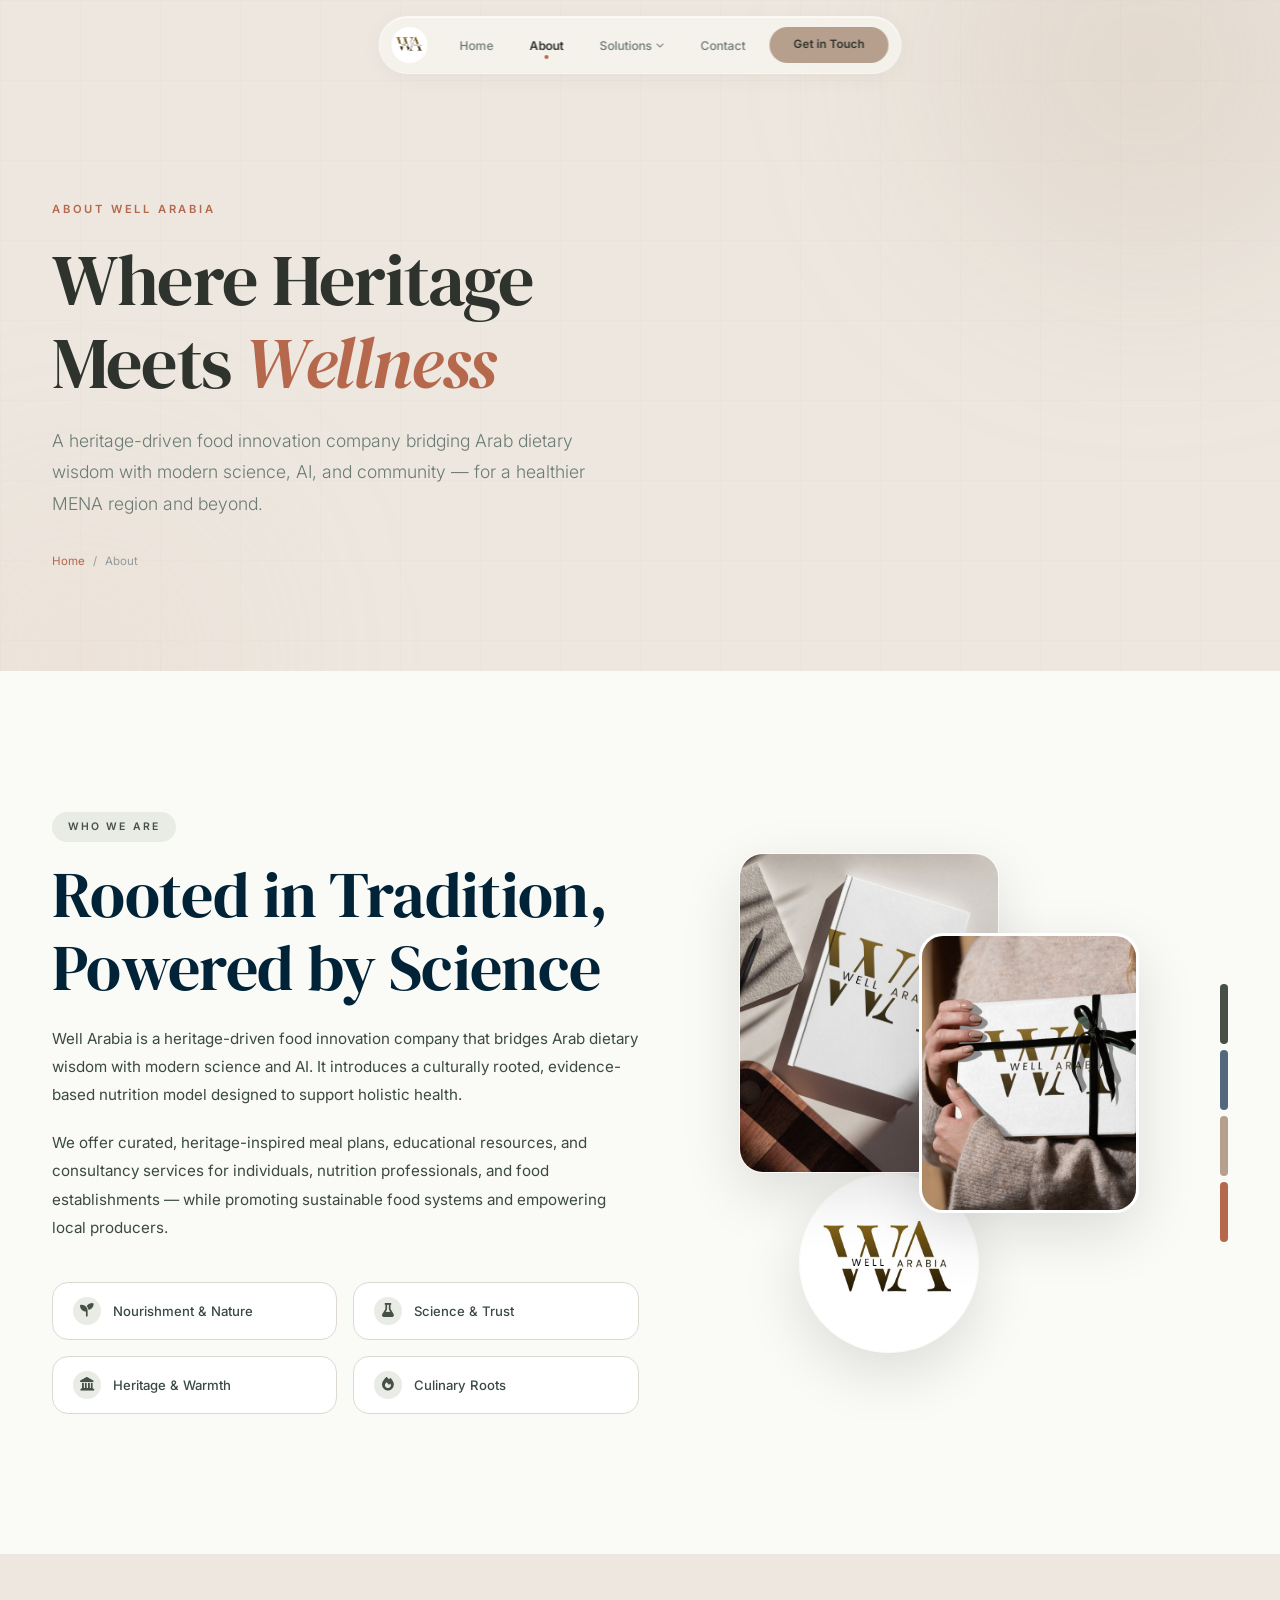
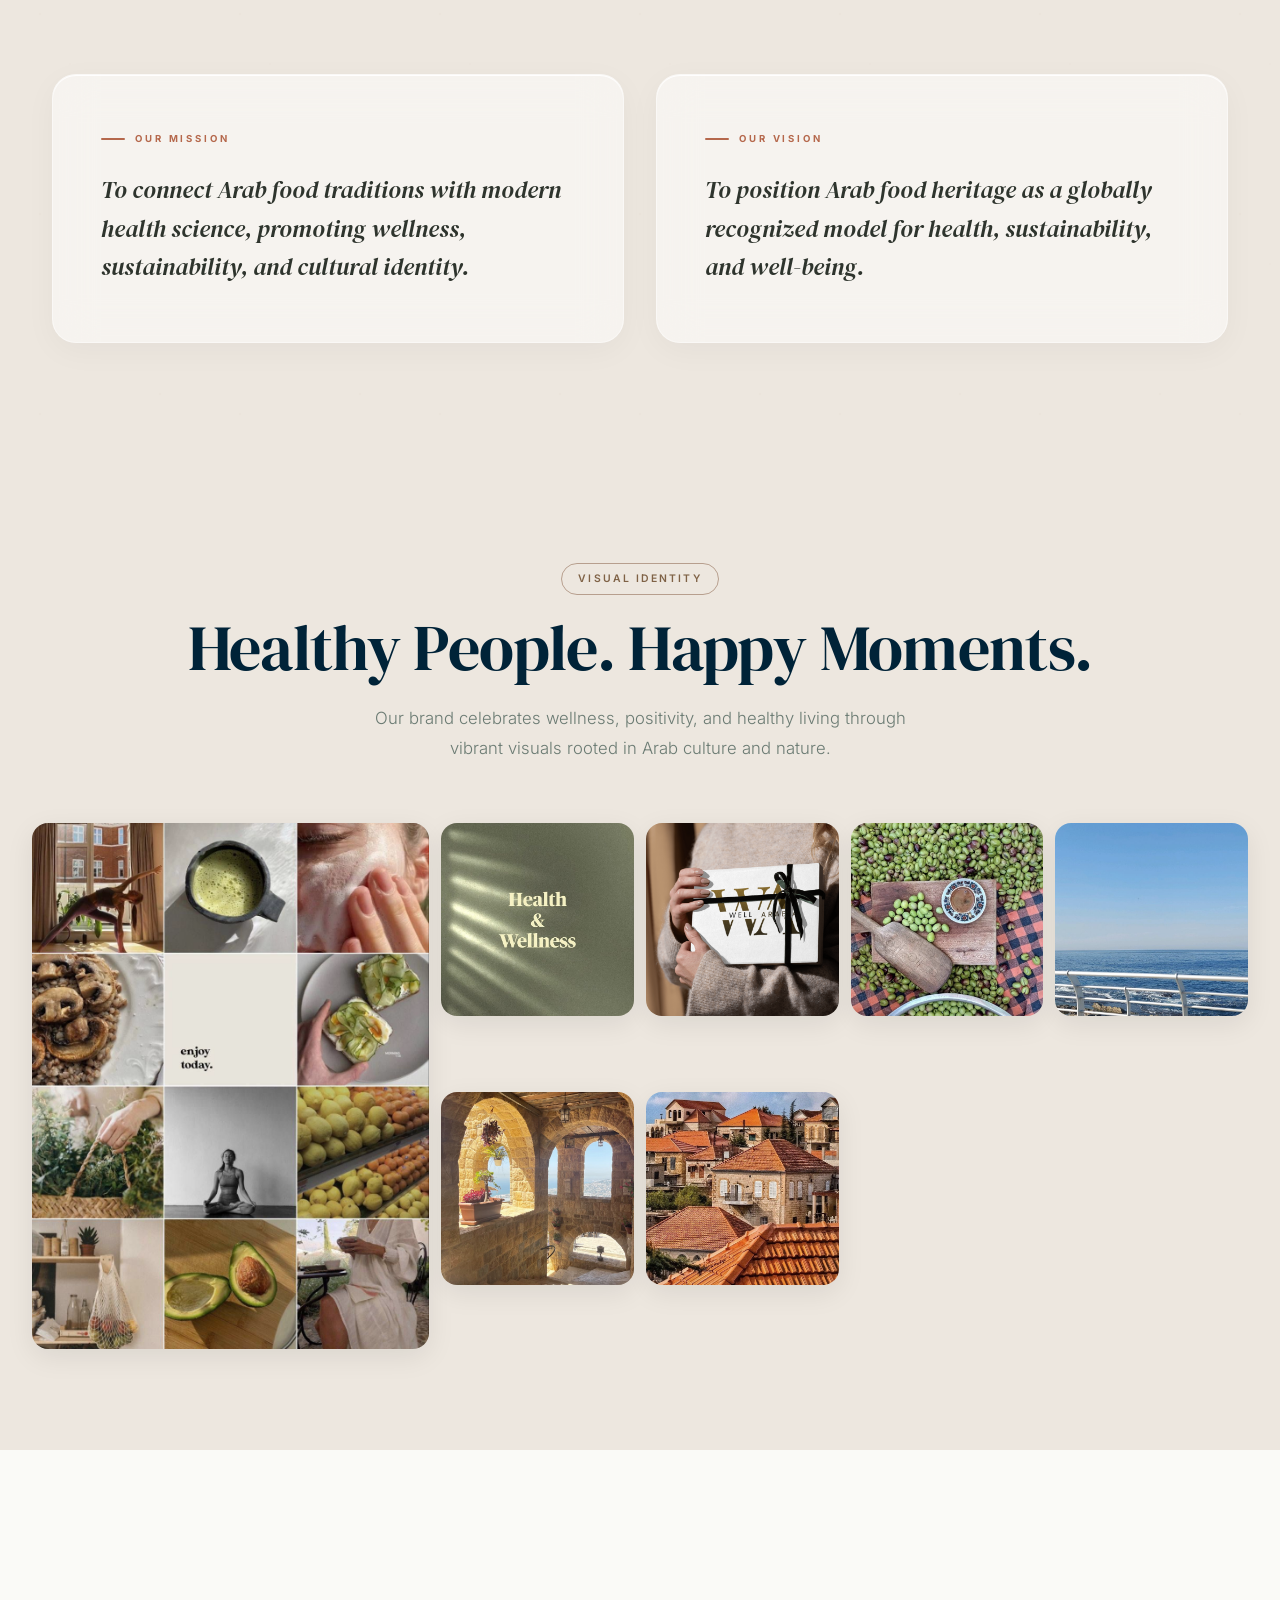
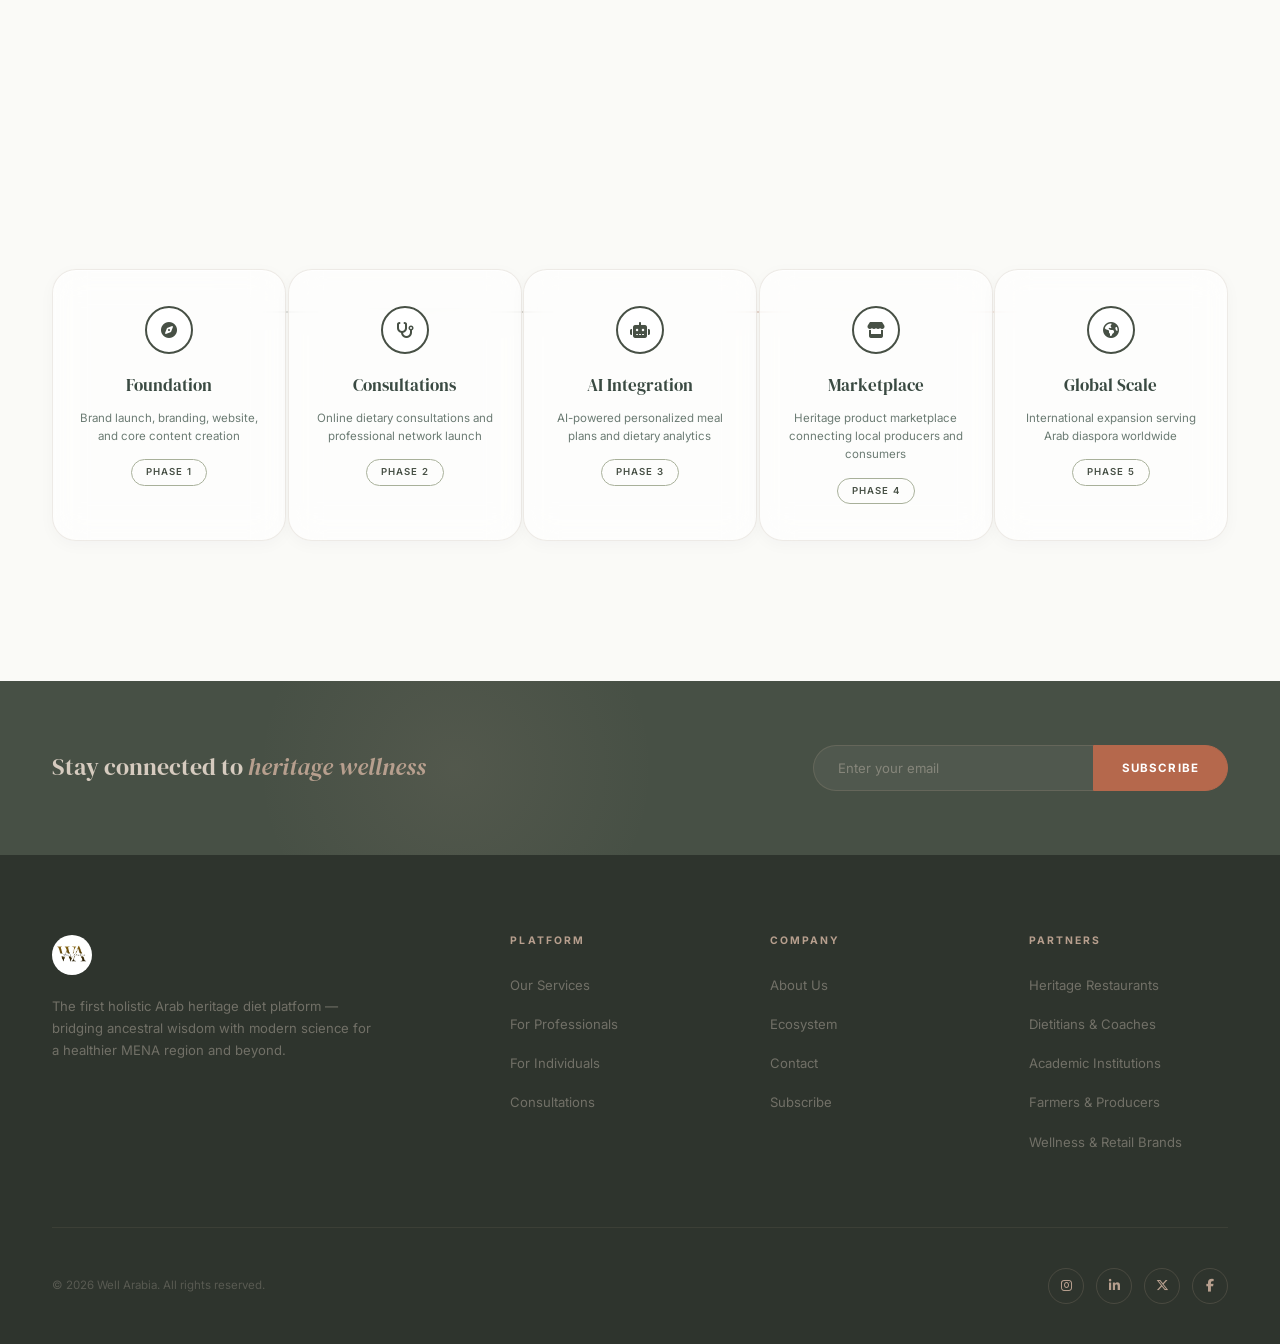
==== about.html @ b1269942 "Launch: rename to index.html, apply UI/UX enhancements, clean repo" ====
<!DOCTYPE html>
<html lang="en">
<head>
    <meta charset="UTF-8">
    <meta name="viewport" content="width=device-width, initial-scale=1.0">
    <meta name="description" content="Learn about Well Arabia — a heritage-driven food innovation company bridging Arab dietary wisdom with modern science.">
    <link rel="icon" type="image/jpeg" href="logo.jpeg">
    <title>About — Well Arabia</title>
    <link rel="preconnect" href="https://fonts.googleapis.com">
    <link rel="preconnect" href="https://fonts.gstatic.com" crossorigin>
    <link href="https://fonts.googleapis.com/css2?family=DM+Serif+Display:ital@0;1&family=Inter:wght@200;300;400;500;600;700&display=swap" rel="stylesheet">
    <link rel="stylesheet" href="https://cdnjs.cloudflare.com/ajax/libs/font-awesome/6.5.1/css/all.min.css">
    <link rel="stylesheet" href="css/style.css">
</head>
<body>

    <!-- Cursor Glow -->
    <div class="cursor-glow"></div>

    <!-- Loader -->
    <div class="loader" id="loader">
        <div class="loader__spinner"></div>
        <img src="logo.jpeg" alt="Loading" class="loader__logo">
    </div>

    <!-- Scroll Progress -->
    <div class="scroll-bar" id="scrollBar"></div>

    <!-- Navigation -->
    <nav class="nav" id="nav">
        <img src="logo.jpeg" alt="Well Arabia" class="nav__logo">
        <ul class="nav__links">
            <li><a href="index.html" class="nav__link">Home</a></li>
            <li><a href="about.html" class="nav__link" aria-current="page">About</a></li>
            <li class="nav__dropdown">
                <button class="nav__dropdown-toggle">Solutions <i class="fas fa-chevron-down"></i></button>
                <div class="nav__dropdown-panel">
                    <div class="nav__dropdown-grid">
                        <a href="services.html#professionals" class="nav__dropdown-card nav__dropdown-card--pro">
                            <div class="nav__dropdown-card-icon"><i class="fas fa-user-doctor"></i></div>
                            <div class="nav__dropdown-card-title">For Professionals</div>
                            <div class="nav__dropdown-card-desc">Certifications, AI tools, clinical resources &amp; a growing practitioner network.</div>
                            <span class="nav__dropdown-card-arrow">Explore <i class="fas fa-arrow-right"></i></span>
                        </a>
                        <a href="services.html#individuals" class="nav__dropdown-card nav__dropdown-card--ind">
                            <div class="nav__dropdown-card-icon"><i class="fas fa-heart-pulse"></i></div>
                            <div class="nav__dropdown-card-title">For Individuals</div>
                            <div class="nav__dropdown-card-desc">Personalized meal plans, heritage recipes, 1-on-1 coaching &amp; wellness tracking.</div>
                            <span class="nav__dropdown-card-arrow">Explore <i class="fas fa-arrow-right"></i></span>
                        </a>
                    </div>
                    <div class="nav__dropdown-footer">
                        <a href="services.html">View All Services <i class="fas fa-arrow-right" style="font-size:0.55rem"></i></a>
                    </div>
                </div>
            </li>
            <li><a href="contact.html" class="nav__link">Contact</a></li>
        </ul>
        <a href="contact.html" class="nav__cta">Get in Touch</a>
        <div class="nav__hamburger" id="hamburger">
            <span></span><span></span><span></span>
        </div>
    </nav>

    <!-- Mobile Menu -->
    <div class="mob-menu" id="mobMenu">
        <button class="mob-menu__close" id="closeMenu">&times;</button>
        <a href="index.html" onclick="closeMobile()">Home</a>
        <a href="about.html" onclick="closeMobile()">About</a>
        <div class="mob-menu__group">
            <div class="mob-menu__group-title" onclick="this.classList.toggle('open');this.nextElementSibling.classList.toggle('open')">Solutions <i class="fas fa-chevron-down"></i></div>
            <div class="mob-menu__sub">
                <a href="services.html#professionals" onclick="closeMobile()">For Professionals</a>
                <a href="services.html#individuals" onclick="closeMobile()">For Individuals</a>
                <a href="services.html" onclick="closeMobile()">All Services</a>
            </div>
        </div>
        <a href="contact.html" onclick="closeMobile()">Contact</a>
    </div>

    <!-- ═══════════ PAGE HERO ═══════════ -->
    <div class="page-hero">
        <div class="page-hero__bg"></div>
        <div class="page-hero__blob page-hero__blob--1"></div>
        <div class="page-hero__blob page-hero__blob--2"></div>
        <div class="container">
            <span class="page-hero__tag">About Well Arabia</span>
            <h1 class="page-hero__title">Where Heritage<br>Meets <span class="accent">Wellness</span></h1>
            <p class="page-hero__desc">A heritage-driven food innovation company bridging Arab dietary wisdom with modern science, AI, and community — for a healthier MENA region and beyond.</p>
            <div class="page-hero__breadcrumb">
                <a href="index.html">Home</a>
                <span>/</span>
                <span>About</span>
            </div>
        </div>
    </div>

    <!-- ═══════════ ABOUT SECTION ═══════════ -->
    <section class="about page-transition">
        <div class="container">
            <div class="about__grid">
                <div class="about__content reveal">
                    <span class="tag">Who We Are</span>
                    <h2 class="section-title">Rooted in Tradition,<br>Powered by Science</h2>
                    <p>Well Arabia is a heritage-driven food innovation company that bridges Arab dietary wisdom with modern science and AI. It introduces a culturally rooted, evidence-based nutrition model designed to support holistic health.</p>
                    <p>We offer curated, heritage-inspired meal plans, educational resources, and consultancy services for individuals, nutrition professionals, and food establishments — while promoting sustainable food systems and empowering local producers.</p>

                    <div class="about__values">
                        <div class="about__pill"><i class="fas fa-seedling"></i> Nourishment &amp; Nature</div>
                        <div class="about__pill"><i class="fas fa-flask"></i> Science &amp; Trust</div>
                        <div class="about__pill"><i class="fas fa-landmark"></i> Heritage &amp; Warmth</div>
                        <div class="about__pill"><i class="fas fa-fire"></i> Culinary Roots</div>
                    </div>
                </div>
                <div class="about__visual reveal reveal-d2">
                    <div class="about__image-stack">
                        <div class="about__img about__img--1">
                            <img src="images/page4_img5_1080x720.png" alt="Arab heritage cuisine">
                        </div>
                        <div class="about__img about__img--2">
                            <img src="images/page5_img3_1080x682.png" alt="Traditional food preparation">
                        </div>
                        <div class="about__img about__img--3">
                            <img src="logo.jpeg" alt="Well Arabia">
                        </div>
                        <div class="about__color-bar">
                            <div class="about__color-swatch" style="background: var(--cedar);"></div>
                            <div class="about__color-swatch" style="background: var(--med-blue);"></div>
                            <div class="about__color-swatch" style="background: var(--sand);"></div>
                            <div class="about__color-swatch" style="background: var(--terra);"></div>
                        </div>
                    </div>
                </div>
            </div>
        </div>
    </section>

    <!-- ═══════════ MISSION & VISION ═══════════ -->
    <div class="mission">
        <div class="mission__bg-pattern"></div>
        <div class="container">
            <div class="mission__grid">
                <div class="mission__card reveal tilt-card">
                    <div class="mission__card-tag">Our Mission</div>
                    <p class="mission__card-text">To connect Arab food traditions with modern health science, promoting wellness, sustainability, and cultural identity.</p>
                </div>
                <div class="mission__card reveal reveal-d2 tilt-card">
                    <div class="mission__card-tag">Our Vision</div>
                    <p class="mission__card-text">To position Arab food heritage as a globally recognized model for health, sustainability, and well-being.</p>
                </div>
            </div>
        </div>
    </div>

    <!-- ═══════════ HERITAGE GALLERY ═══════════ -->
    <div class="heritage-gallery">
        <div class="container">
            <div class="heritage-gallery__header reveal">
                <span class="tag--sand">Visual Identity</span>
                <h2 class="section-title">Healthy People. Happy Moments.</h2>
                <p class="section-desc" style="margin:0 auto;">Our brand celebrates wellness, positivity, and healthy living through vibrant visuals rooted in Arab culture and nature.</p>
            </div>
        </div>
        <div class="heritage-gallery__grid reveal">
            <div class="heritage-gallery__item">
                <img src="images/page11_img1_906x1200.png" alt="Active lifestyle wellness">
            </div>
            <div class="heritage-gallery__item">
                <img src="images/page12_img1_663x1105.png" alt="Heritage food">
            </div>
            <div class="heritage-gallery__item">
                <img src="images/page5_img3_1080x682.png" alt="Community wellness">
            </div>
            <div class="heritage-gallery__item">
                <img src="images/page7_img4_720x1280.png" alt="Cedar landscapes">
            </div>
            <div class="heritage-gallery__item">
                <img src="images/page8_img3_663x1178.png" alt="Mediterranean lifestyle">
            </div>
            <div class="heritage-gallery__item">
                <img src="images/page9_img3_720x960.png" alt="Stone villages heritage">
            </div>
            <div class="heritage-gallery__item">
                <img src="images/page10_img3_756x921.png" alt="Terracotta traditions">
            </div>
        </div>
    </div>

    <!-- ═══════════ ECOSYSTEM / ROADMAP ═══════════ -->
    <section class="ecosystem" id="ecosystem">
        <div class="container">
            <div class="ecosystem__header reveal">
                <span class="tag">The Ecosystem</span>
                <h2 class="section-title">Our Roadmap</h2>
                <p class="section-desc" style="margin:0 auto">A phased approach to building a comprehensive heritage wellness platform — from consulting to AI-driven personalization.</p>
            </div>

            <div class="eco-timeline stagger-children">
                <div class="eco-card reveal" style="--i:0">
                    <div class="eco-card__icon"><i class="fas fa-compass"></i></div>
                    <div class="eco-card__title">Foundation</div>
                    <div class="eco-card__desc">Brand launch, branding, website, and core content creation</div>
                    <span class="eco-card__phase">Phase 1</span>
                </div>
                <div class="eco-card reveal" style="--i:1">
                    <div class="eco-card__icon"><i class="fas fa-stethoscope"></i></div>
                    <div class="eco-card__title">Consultations</div>
                    <div class="eco-card__desc">Online dietary consultations and professional network launch</div>
                    <span class="eco-card__phase">Phase 2</span>
                </div>
                <div class="eco-card reveal" style="--i:2">
                    <div class="eco-card__icon"><i class="fas fa-robot"></i></div>
                    <div class="eco-card__title">AI Integration</div>
                    <div class="eco-card__desc">AI-powered personalized meal plans and dietary analytics</div>
                    <span class="eco-card__phase">Phase 3</span>
                </div>
                <div class="eco-card reveal" style="--i:3">
                    <div class="eco-card__icon"><i class="fas fa-store"></i></div>
                    <div class="eco-card__title">Marketplace</div>
                    <div class="eco-card__desc">Heritage product marketplace connecting local producers and consumers</div>
                    <span class="eco-card__phase">Phase 4</span>
                </div>
                <div class="eco-card reveal" style="--i:4">
                    <div class="eco-card__icon"><i class="fas fa-earth-americas"></i></div>
                    <div class="eco-card__title">Global Scale</div>
                    <div class="eco-card__desc">International expansion serving Arab diaspora worldwide</div>
                    <span class="eco-card__phase">Phase 5</span>
                </div>
            </div>
        </div>
    </section>

    <!-- ═══════════ NEWSLETTER ═══════════ -->
    <div class="newsletter" id="newsletter">
        <div class="newsletter__glow"></div>
        <div class="container">
            <div class="newsletter__inner">
                <div class="newsletter__text">Stay connected to <span>heritage wellness</span></div>
                <div class="newsletter__form">
                    <input type="email" class="newsletter__input" placeholder="Enter your email">
                    <button class="newsletter__submit">Subscribe</button>
                </div>
            </div>
        </div>
    </div>

    <!-- ═══════════ FOOTER ═══════════ -->
    <footer class="footer">
        <div class="container">
            <div class="footer__top">
                <div>
                    <img src="logo.jpeg" alt="Well Arabia" class="footer__logo">
                    <p class="footer__brand-desc">The first holistic Arab heritage diet platform — bridging ancestral wisdom with modern science for a healthier MENA region and beyond.</p>
                </div>
                <div>
                    <h4 class="footer__heading">Platform</h4>
                    <ul class="footer__links">
                        <li><a href="services.html">Our Services</a></li>
                        <li><a href="services.html#professionals">For Professionals</a></li>
                        <li><a href="services.html#individuals">For Individuals</a></li>
                        <li><a href="services.html#consultations">Consultations</a></li>
                    </ul>
                </div>
                <div>
                    <h4 class="footer__heading">Company</h4>
                    <ul class="footer__links">
                        <li><a href="about.html">About Us</a></li>
                        <li><a href="about.html#ecosystem">Ecosystem</a></li>
                        <li><a href="contact.html">Contact</a></li>
                        <li><a href="#newsletter">Subscribe</a></li>
                    </ul>
                </div>
                <div>
                    <h4 class="footer__heading">Partners</h4>
                    <ul class="footer__links">
                        <li><a href="contact.html">Heritage Restaurants</a></li>
                        <li><a href="contact.html">Dietitians &amp; Coaches</a></li>
                        <li><a href="contact.html">Academic Institutions</a></li>
                        <li><a href="contact.html">Farmers &amp; Producers</a></li>
                        <li><a href="contact.html">Wellness &amp; Retail Brands</a></li>
                    </ul>
                </div>
            </div>
            <div class="footer__bottom">
                <div class="footer__copy">&copy; 2026 Well Arabia. All rights reserved.</div>
                <div class="footer__social">
                    <a href="#" aria-label="Instagram"><i class="fab fa-instagram"></i></a>
                    <a href="#" aria-label="LinkedIn"><i class="fab fa-linkedin-in"></i></a>
                    <a href="#" aria-label="X"><i class="fab fa-x-twitter"></i></a>
                    <a href="#" aria-label="Facebook"><i class="fab fa-facebook-f"></i></a>
                </div>
            </div>
        </div>
    </footer>

    <!-- Back to Top -->
    <button class="to-top" id="toTop" aria-label="Back to top">
        <i class="fas fa-arrow-up"></i>
    </button>

    <script src="js/main.js"></script>
</body>
</html>
---- css/style.css ----
/* ═══════════════════════════════════════════════════════════════
   WELL ARABIA — SHARED STYLES
   Cedar Green · Mediterranean Blue · Stone Sand · Terracotta
   ═══════════════════════════════════════════════════════════════ */

/* ── RESET ── */
*, *::before, *::after { margin: 0; padding: 0; box-sizing: border-box; }

:root {
    /* Cedar Green */
    --cedar:          #475045;
    --cedar-deep:     #2E342D;
    --cedar-light:    #67724A;
    --cedar-pale:     #A8B09A;
    --cedar-whisper:  #E8ECE4;

    /* Mediterranean Blue */
    --med-blue:       #53687C;
    --med-blue-deep:  #3A4D5F;
    --med-blue-light: #7A96AD;
    --med-blue-pale:  #B8C8D6;
    --med-blue-whisper:#E4EBF1;

    /* Stone Sand */
    --sand:           #B79F8E;
    --sand-deep:      #7F6246;
    --sand-light:     #D6CBBF;
    --sand-pale:      #EDE7DF;
    --sand-whisper:   #F8F5F1;

    /* Terracotta */
    --terra:          #B5684C;
    --terra-deep:     #7F6246;
    --terra-light:    #D4896D;
    --terra-pale:     #E8C4B5;
    --terra-whisper:  #F7EBE5;

    /* Neutrals */
    --navy:           #002338;
    --bg-main:        #FAFAF7;
    --bg-warm:        #F5F0E6;
    --bg-dark:        #2E342D;
    --bg-card:        #FFFFFF;
    --white:          #FFFFFF;

    --text-dark:      #002338;
    --text-body:      #3A4A42;
    --text-mid:       #6B7B73;
    --text-light:     #909B99;
    --text-on-dark:   #E8ECE4;

    --border:         #DDD8D0;
    --border-light:   #EDE7DF;

    /* Typography */
    --font-display: 'DM Serif Display', Georgia, serif;
    --font-body:    'Inter', -apple-system, sans-serif;

    /* Animation */
    --ease-out:    cubic-bezier(0.16, 1, 0.3, 1);
    --ease-spring: cubic-bezier(0.34, 1.56, 0.64, 1);
    --ease-smooth: cubic-bezier(0.45, 0, 0.15, 1);

    /* Radius */
    --radius-sm: 8px;
    --radius-md: 16px;
    --radius-lg: 24px;
    --radius-xl: 40px;
}

html {
    scroll-behavior: smooth;
    font-size: 16px;
    overflow-x: hidden;
}

body {
    font-family: var(--font-body);
    font-weight: 400;
    color: var(--text-body);
    background: var(--bg-main);
    line-height: 1.7;
    overflow-x: hidden;
    -webkit-font-smoothing: antialiased;
}

::selection {
    background: var(--cedar-pale);
    color: var(--cedar-deep);
}

img { max-width: 100%; display: block; }
a { color: inherit; text-decoration: none; }

/* ── TYPOGRAPHY ── */
h1, h2, h3, h4, h5 {
    font-family: var(--font-display);
    font-weight: 400;
    color: var(--text-dark);
    line-height: 1.15;
}

.tag {
    font-family: var(--font-body);
    font-weight: 600;
    font-size: 0.65rem;
    letter-spacing: 0.2em;
    text-transform: uppercase;
    color: var(--cedar);
    display: inline-flex;
    align-items: center;
    gap: 10px;
    margin-bottom: 16px;
    background: var(--cedar-whisper);
    padding: 6px 16px;
    border-radius: 100px;
}

.tag--dark {
    background: rgba(103, 114, 74, 0.15);
    color: var(--cedar-light);
}

.tag--sand {
    font-family: var(--font-body);
    font-weight: 600;
    font-size: 0.65rem;
    letter-spacing: 0.2em;
    text-transform: uppercase;
    display: inline-flex;
    align-items: center;
    gap: 10px;
    margin-bottom: 16px;
    padding: 6px 16px;
    border-radius: 100px;
    background: var(--sand-pale);
    color: var(--sand-deep);
}

.section-title {
    font-size: clamp(2.4rem, 5vw, 4rem);
    margin-bottom: 20px;
    letter-spacing: -0.01em;
}

.section-desc {
    font-size: 1.05rem;
    font-weight: 300;
    color: var(--text-mid);
    max-width: 560px;
    line-height: 1.75;
}

.sub-heading {
    font-family: var(--font-display);
    font-size: 1.8rem;
    margin-bottom: 28px;
}

/* ── LAYOUT ── */
.container {
    max-width: 1240px;
    margin: 0 auto;
    padding: 0 32px;
}

section {
    padding: 140px 0;
    position: relative;
}

/* ── BUTTONS ── */
.btn {
    font-family: var(--font-body);
    font-size: 0.8rem;
    font-weight: 600;
    letter-spacing: 0.04em;
    padding: 14px 36px;
    border: none;
    cursor: pointer;
    transition: all 0.4s var(--ease-out);
    position: relative;
    overflow: hidden;
    border-radius: var(--radius-xl);
    display: inline-flex;
    align-items: center;
    gap: 8px;
}

.btn--primary {
    background: var(--cedar);
    color: var(--white);
}
.btn--primary:hover {
    background: var(--cedar-deep);
    transform: translateY(-3px);
    box-shadow: 0 16px 48px rgba(71, 80, 69, 0.3);
}

.btn--terra {
    background: var(--terra);
    color: var(--white);
}
.btn--terra:hover {
    background: var(--terra-deep);
    transform: translateY(-3px);
    box-shadow: 0 16px 48px rgba(181, 104, 76, 0.3);
}

.btn--outline {
    background: transparent;
    color: var(--cedar);
    border: 1.5px solid var(--cedar-pale);
}
.btn--outline:hover {
    border-color: var(--cedar);
    color: var(--white);
    background: var(--cedar);
    transform: translateY(-3px);
}

.btn--ghost {
    background: transparent;
    color: var(--cedar);
    border: 1.5px solid var(--cedar);
}
.btn--ghost:hover {
    background: var(--cedar);
    color: var(--white);
    transform: translateY(-3px);
    box-shadow: 0 12px 36px rgba(71, 80, 69, 0.2);
}

.btn--outline-light {
    background: transparent;
    color: var(--sand-light);
    border: 1.5px solid rgba(214, 203, 191, 0.4);
}
.btn--outline-light:hover {
    border-color: var(--sand);
    color: var(--white);
    background: rgba(183, 159, 142, 0.15);
    transform: translateY(-3px);
}

/* Magnetic button effect */
.btn-magnetic {
    transition: transform 0.3s var(--ease-out);
}

/* Ripple */
.btn::after {
    content: '';
    position: absolute;
    top: 50%;
    left: 50%;
    width: 0;
    height: 0;
    background: rgba(255,255,255,0.15);
    border-radius: 50%;
    transform: translate(-50%,-50%);
    transition: width 0.5s, height 0.5s;
}
.btn:active::after { width: 300px; height: 300px; }

/* ── PAGE LOADER ── */
.loader {
    position: fixed;
    inset: 0;
    background: var(--sand-pale);
    z-index: 9999;
    display: flex;
    flex-direction: column;
    align-items: center;
    justify-content: center;
    transition: opacity 0.8s var(--ease-smooth), visibility 0.8s;
}
.loader.done {
    opacity: 0;
    visibility: hidden;
    pointer-events: none;
}
.loader__logo {
    width: 72px;
    border-radius: 50%;
    opacity: 0;
    animation: loaderPop 0.6s 0.2s var(--ease-spring) forwards;
}
.loader__spinner {
    width: 72px;
    height: 72px;
    border: 2px solid rgba(71,80,69,0.15);
    border-top-color: var(--terra);
    border-radius: 50%;
    position: absolute;
    animation: spin 1s linear infinite;
}
@keyframes spin { to { transform: rotate(360deg); } }
@keyframes loaderPop { to { opacity: 1; transform: scale(1); } }

/* ── PAGE TRANSITION ── */
.page-transition {
    opacity: 0;
    transform: translateY(12px);
    animation: pageIn 0.6s 0.2s var(--ease-out) forwards;
}
@keyframes pageIn {
    to { opacity: 1; transform: translateY(0); }
}

/* ── SCROLL PROGRESS ── */
.scroll-bar {
    position: fixed;
    top: 0;
    left: 0;
    width: 0%;
    height: 3px;
    background: linear-gradient(90deg, var(--cedar), var(--terra), var(--sand));
    z-index: 1001;
    border-radius: 0 3px 3px 0;
}

/* ── CURSOR GLOW (micro-interaction) ── */
.cursor-glow {
    position: fixed;
    width: 420px;
    height: 420px;
    border-radius: 50%;
    background: radial-gradient(circle, rgba(181,104,76,0.07), rgba(71,80,69,0.03) 40%, transparent 70%);
    pointer-events: none;
    z-index: 0;
    transform: translate(-50%, -50%);
    transition: opacity 0.5s;
    opacity: 0;
    filter: blur(1px);
    mix-blend-mode: multiply;
}
body:hover .cursor-glow { opacity: 1; }

/* ═══════════════════════════════════════════
   NAVIGATION — Glassmorphism
═══════════════════════════════════════════ */
.nav {
    position: fixed;
    top: 16px;
    left: 50%;
    transform: translateX(-50%);
    z-index: 1000;
    padding: 10px 12px;
    border-radius: var(--radius-xl);
    display: flex;
    align-items: center;
    gap: 8px;
    background: rgba(248, 245, 241, 0.7);
    backdrop-filter: blur(32px) saturate(1.3);
    -webkit-backdrop-filter: blur(32px) saturate(1.3);
    border: 1px solid rgba(255, 255, 255, 0.4);
    transition: all 0.5s var(--ease-out);
    max-width: 95vw;
    box-shadow: 0 4px 24px rgba(0,0,0,0.04), inset 0 1px 0 rgba(255,255,255,0.7);
}

.nav.scrolled {
    background: rgba(248, 245, 241, 0.88);
    box-shadow: 0 8px 40px rgba(0,0,0,0.1), inset 0 1px 0 rgba(255,255,255,0.8);
    border-color: rgba(183, 159, 142, 0.18);
}

.nav__logo {
    height: 36px;
    border-radius: 50%;
    margin-right: 8px;
}

.nav__links {
    display: flex;
    align-items: center;
    gap: 4px;
    list-style: none;
}

.nav__link {
    font-size: 0.75rem;
    font-weight: 500;
    color: var(--text-mid);
    padding: 8px 16px;
    border-radius: var(--radius-xl);
    transition: all 0.3s var(--ease-out);
    cursor: pointer;
    white-space: nowrap;
    position: relative;
}
.nav__link:hover,
.nav__link.active {
    color: var(--cedar-deep);
    background: rgba(183, 159, 142, 0.2);
}

/* Active page indicator dot */
.nav__link[aria-current="page"]::after {
    content: '';
    position: absolute;
    bottom: 2px;
    left: 50%;
    transform: translateX(-50%);
    width: 4px;
    height: 4px;
    background: var(--terra);
    border-radius: 50%;
}
.nav__link[aria-current="page"] {
    color: var(--cedar-deep);
    font-weight: 600;
}

.nav__cta {
    font-family: var(--font-body);
    font-size: 0.72rem;
    font-weight: 600;
    color: var(--cedar-deep);
    background: var(--sand);
    padding: 8px 24px;
    border-radius: var(--radius-xl);
    border: none;
    cursor: pointer;
    transition: all 0.3s;
    white-space: nowrap;
}
.nav__cta:hover {
    background: var(--sand-light);
    transform: scale(1.05);
}

/* ── Nav Dropdown (Solutions) ── */
.nav__dropdown {
    position: relative;
}
.nav__dropdown-toggle {
    font-size: 0.75rem;
    font-weight: 500;
    color: var(--text-mid);
    padding: 8px 16px;
    border-radius: var(--radius-xl);
    transition: all 0.3s var(--ease-out);
    cursor: pointer;
    white-space: nowrap;
    position: relative;
    display: flex;
    align-items: center;
    gap: 5px;
    background: none;
    border: none;
    font-family: var(--font-body);
}
.nav__dropdown-toggle i {
    font-size: 0.5rem;
    transition: transform 0.3s var(--ease-out);
}
.nav__dropdown:hover .nav__dropdown-toggle i,
.nav__dropdown.open .nav__dropdown-toggle i {
    transform: rotate(180deg);
}
.nav__dropdown:hover .nav__dropdown-toggle,
.nav__dropdown.open .nav__dropdown-toggle {
    color: var(--cedar-deep);
    background: rgba(183, 159, 142, 0.2);
}
/* Active indicator when on services page */
.nav__dropdown-toggle[aria-current="page"]::after {
    content: '';
    position: absolute;
    bottom: 2px;
    left: 50%;
    transform: translateX(-50%);
    width: 4px;
    height: 4px;
    background: var(--terra);
    border-radius: 50%;
}
.nav__dropdown-toggle[aria-current="page"] {
    color: var(--cedar-deep);
    font-weight: 600;
}

/* Dropdown Panel */
.nav__dropdown-panel {
    position: absolute;
    top: calc(100% + 12px);
    left: 50%;
    transform: translateX(-50%) translateY(8px);
    width: 480px;
    background: var(--white);
    border: 1px solid var(--border-light);
    border-radius: var(--radius-lg);
    box-shadow: 0 24px 80px rgba(0,35,56,0.10), 0 4px 16px rgba(0,35,56,0.04);
    padding: 28px;
    opacity: 0;
    visibility: hidden;
    pointer-events: none;
    transition: all 0.35s var(--ease-out);
    z-index: 1002;
}
.nav__dropdown:hover .nav__dropdown-panel,
.nav__dropdown.open .nav__dropdown-panel {
    opacity: 1;
    visibility: visible;
    pointer-events: all;
    transform: translateX(-50%) translateY(0);
}
/* Arrow */
.nav__dropdown-panel::before {
    content: '';
    position: absolute;
    top: -6px;
    left: 50%;
    transform: translateX(-50%) rotate(45deg);
    width: 12px;
    height: 12px;
    background: var(--white);
    border-top: 1px solid var(--border-light);
    border-left: 1px solid var(--border-light);
}
/* Invisible bridge so hover doesn't break */
.nav__dropdown-panel::after {
    content: '';
    position: absolute;
    top: -14px;
    left: 0;
    right: 0;
    height: 14px;
}

.nav__dropdown-grid {
    display: grid;
    grid-template-columns: 1fr 1fr;
    gap: 12px;
}

.nav__dropdown-card {
    padding: 20px;
    border-radius: var(--radius-md);
    border: 1px solid var(--border-light);
    transition: all 0.35s var(--ease-out);
    display: block;
    position: relative;
    overflow: hidden;
}
.nav__dropdown-card::before {
    content: '';
    position: absolute;
    inset: 0;
    opacity: 0;
    transition: opacity 0.35s;
}
.nav__dropdown-card--pro::before {
    background: linear-gradient(135deg, var(--cedar-whisper), transparent 70%);
}
.nav__dropdown-card--ind::before {
    background: linear-gradient(135deg, var(--terra-whisper), transparent 70%);
}
.nav__dropdown-card:hover::before { opacity: 1; }
.nav__dropdown-card:hover {
    border-color: var(--cedar-pale);
    transform: translateY(-2px);
    box-shadow: 0 8px 24px rgba(71,80,69,0.06);
}
.nav__dropdown-card-icon {
    width: 40px;
    height: 40px;
    display: flex;
    align-items: center;
    justify-content: center;
    border-radius: 50%;
    margin-bottom: 12px;
    font-size: 0.9rem;
    position: relative;
    z-index: 1;
}
.nav__dropdown-card--pro .nav__dropdown-card-icon {
    background: var(--cedar-whisper);
    color: var(--cedar);
}
.nav__dropdown-card--ind .nav__dropdown-card-icon {
    background: var(--terra-whisper);
    color: var(--terra);
}
.nav__dropdown-card-title {
    font-family: var(--font-display);
    font-size: 1rem;
    color: var(--text-dark);
    margin-bottom: 6px;
    position: relative;
    z-index: 1;
}
.nav__dropdown-card-desc {
    font-size: 0.72rem;
    color: var(--text-mid);
    line-height: 1.6;
    position: relative;
    z-index: 1;
}
.nav__dropdown-card-arrow {
    display: inline-flex;
    align-items: center;
    gap: 4px;
    font-size: 0.65rem;
    font-weight: 600;
    color: var(--cedar);
    margin-top: 10px;
    position: relative;
    z-index: 1;
    transition: gap 0.3s;
}
.nav__dropdown-card--ind .nav__dropdown-card-arrow { color: var(--terra); }
.nav__dropdown-card:hover .nav__dropdown-card-arrow { gap: 8px; }

.nav__dropdown-footer {
    margin-top: 16px;
    padding-top: 16px;
    border-top: 1px solid var(--border-light);
    text-align: center;
}
.nav__dropdown-footer a {
    font-size: 0.7rem;
    font-weight: 600;
    color: var(--text-mid);
    transition: color 0.3s;
    display: inline-flex;
    align-items: center;
    gap: 6px;
}
.nav__dropdown-footer a:hover { color: var(--cedar); }

/* ── Mobile Menu - Solutions accordion ── */
.mob-menu__group-title {
    font-family: var(--font-display);
    font-size: 1.8rem;
    color: var(--cedar);
    cursor: pointer;
    display: flex;
    align-items: center;
    gap: 10px;
    transition: color 0.3s;
}
.mob-menu__group-title i {
    font-size: 0.7rem;
    transition: transform 0.3s var(--ease-out);
}
.mob-menu__group-title.open i { transform: rotate(180deg); }
.mob-menu__group-title:hover { color: var(--terra); }
.mob-menu__sub {
    display: flex;
    flex-direction: column;
    gap: 12px;
    max-height: 0;
    overflow: hidden;
    transition: max-height 0.4s var(--ease-out), opacity 0.3s;
    opacity: 0;
}
.mob-menu__sub.open { max-height: 200px; opacity: 1; }
.mob-menu__sub a {
    font-family: var(--font-body) !important;
    font-size: 0.95rem !important;
    color: var(--text-mid) !important;
    padding-left: 16px;
    border-left: 2px solid var(--border);
    transition: all 0.3s;
}
.mob-menu__sub a:hover {
    color: var(--terra) !important;
    border-left-color: var(--terra);
    transform: translateX(4px) !important;
}

.nav__hamburger {
    display: none;
    flex-direction: column;
    gap: 4px;
    cursor: pointer;
    padding: 8px;
    z-index: 1001;
}
.nav__hamburger span {
    width: 20px;
    height: 2px;
    background: var(--cedar);
    border-radius: 2px;
    transition: all 0.3s;
}

/* Mobile Menu */
.mob-menu {
    position: fixed;
    inset: 0;
    background: rgba(248, 245, 241, 0.97);
    backdrop-filter: blur(40px);
    z-index: 999;
    display: flex;
    flex-direction: column;
    align-items: center;
    justify-content: center;
    gap: 28px;
    opacity: 0;
    pointer-events: none;
    transition: opacity 0.4s;
}
.mob-menu.open { opacity: 1; pointer-events: all; }
.mob-menu a {
    font-family: var(--font-display);
    font-size: 1.8rem;
    color: var(--cedar);
    transition: color 0.3s, transform 0.3s;
}
.mob-menu a:hover { color: var(--terra); transform: translateX(8px); }
.mob-menu__close {
    position: absolute;
    top: 24px;
    right: 32px;
    font-size: 2rem;
    color: var(--cedar);
    cursor: pointer;
    background: none;
    border: none;
}

/* ═══════════════════════════════════════════
   PAGE HERO (reusable for inner pages)
═══════════════════════════════════════════ */
.page-hero {
    padding: 200px 0 100px;
    position: relative;
    overflow: hidden;
    background: var(--sand-pale);
}
.page-hero__bg {
    position: absolute;
    inset: 0;
    opacity: 0.06;
    background-image:
        linear-gradient(rgba(183,159,142,0.5) 1px, transparent 1px),
        linear-gradient(90deg, rgba(183,159,142,0.5) 1px, transparent 1px);
    background-size: 80px 80px;
    pointer-events: none;
}
.page-hero__blob {
    position: absolute;
    border-radius: 50%;
    filter: blur(100px);
    pointer-events: none;
}
.page-hero__blob--1 {
    width: 400px;
    height: 400px;
    background: rgba(183, 159, 142, 0.2);
    top: -20%;
    right: -5%;
}
.page-hero__blob--2 {
    width: 300px;
    height: 300px;
    background: rgba(232, 196, 181, 0.15);
    bottom: -20%;
    left: -5%;
}
.page-hero .container { position: relative; z-index: 1; }
.page-hero__tag {
    font-family: var(--font-body);
    font-size: 0.7rem;
    font-weight: 600;
    letter-spacing: 0.25em;
    text-transform: uppercase;
    color: var(--terra);
    margin-bottom: 20px;
    display: block;
}
.page-hero__title {
    font-size: clamp(2.8rem, 6vw, 4.5rem);
    color: var(--cedar-deep);
    margin-bottom: 20px;
    letter-spacing: -0.02em;
}
.page-hero__title .accent {
    color: var(--terra);
    font-style: italic;
}
.page-hero__desc {
    font-size: 1.1rem;
    font-weight: 300;
    color: var(--text-mid);
    max-width: 560px;
    line-height: 1.8;
}
.page-hero__breadcrumb {
    margin-top: 32px;
    font-size: 0.72rem;
    color: var(--text-light);
    display: flex;
    align-items: center;
    gap: 8px;
}
.page-hero__breadcrumb a {
    color: var(--terra);
    transition: color 0.3s;
}
.page-hero__breadcrumb a:hover { color: var(--cedar); }

/* ═══════════════════════════════════════════
   HOME HERO (full-screen)
═══════════════════════════════════════════ */
.hero {
    min-height: 100vh;
    display: flex;
    align-items: center;
    position: relative;
    overflow: hidden;
    background: var(--sand-pale);
}

.hero__bg-image {
    position: absolute;
    inset: 0;
    background: url('../images/page1_img1_1200x799.png') center/cover no-repeat;
    opacity: 0.12;
    filter: sepia(10%) saturate(70%);
}

.hero__gradient {
    position: absolute;
    inset: 0;
    background:
        radial-gradient(ellipse 80% 60% at 20% 80%, rgba(183,159,142,0.3) 0%, transparent 60%),
        radial-gradient(ellipse 60% 80% at 80% 20%, rgba(232,196,181,0.25) 0%, transparent 60%),
        radial-gradient(ellipse 50% 50% at 50% 50%, rgba(71,80,69,0.08) 0%, transparent 70%);
    animation: gradientShift 12s ease-in-out infinite alternate;
}

@keyframes gradientShift {
    0% { filter: hue-rotate(0deg); transform: scale(1); }
    50% { filter: hue-rotate(5deg); transform: scale(1.03); }
    100% { filter: hue-rotate(-3deg); transform: scale(1); }
}

.hero__blob {
    position: absolute;
    border-radius: 50%;
    filter: blur(80px);
    pointer-events: none;
    z-index: 0;
}
.hero__blob--1 {
    width: 600px;
    height: 600px;
    background: rgba(183, 159, 142, 0.25);
    top: -10%;
    right: -10%;
    animation: blobFloat 18s ease-in-out infinite;
}
.hero__blob--2 {
    width: 500px;
    height: 500px;
    background: rgba(232, 196, 181, 0.22);
    bottom: -15%;
    left: -5%;
    animation: blobFloat 22s 4s ease-in-out infinite reverse;
}
.hero__blob--3 {
    width: 320px;
    height: 320px;
    background: rgba(71, 80, 69, 0.1);
    top: 40%;
    left: 30%;
    animation: blobFloat 15s 2s ease-in-out infinite;
}

@keyframes blobFloat {
    0%, 100% { transform: translate(0, 0) scale(1); }
    33% { transform: translate(40px, -30px) scale(1.1); }
    66% { transform: translate(-20px, 20px) scale(0.95); }
}

.hero__grid-pattern {
    position: absolute;
    inset: 0;
    opacity: 0.03;
    background-image:
        linear-gradient(rgba(183,159,142,0.5) 1px, transparent 1px),
        linear-gradient(90deg, rgba(183,159,142,0.5) 1px, transparent 1px);
    background-size: 80px 80px;
    pointer-events: none;
}

.hero__content {
    position: relative;
    z-index: 2;
    padding: 40px 32px;
    max-width: 1240px;
    margin: 0 auto;
    width: 100%;
    display: grid;
    grid-template-columns: 1.1fr 0.9fr;
    align-items: center;
    gap: 80px;
    min-height: 100vh;
}

.hero__text {
    padding: 120px 0 80px;
}

.hero__logo-badge {
    width: 60px;
    height: 60px;
    border-radius: 50%;
    margin-bottom: 40px;
    opacity: 0;
    transform: scale(0.5);
    animation: popIn 0.6s 0.4s var(--ease-spring) forwards;
    border: 2px solid rgba(183,159,142,0.3);
    padding: 4px;
}

.hero__tagline {
    font-family: var(--font-body);
    font-size: 0.7rem;
    font-weight: 600;
    letter-spacing: 0.25em;
    text-transform: uppercase;
    color: var(--terra);
    margin-bottom: 24px;
    opacity: 0;
    animation: slideUp 0.8s 0.3s var(--ease-out) forwards;
}

.hero__title {
    font-size: clamp(3rem, 7vw, 5rem);
    font-weight: 400;
    color: var(--cedar-deep);
    line-height: 1.05;
    margin-bottom: 8px;
    letter-spacing: -0.02em;
}

.hero__title .line {
    display: block;
    opacity: 0;
    transform: translateY(60px);
    animation: slideUp 0.8s var(--ease-out) forwards;
}
.hero__title .line:nth-child(1) { animation-delay: 0.5s; }
.hero__title .line:nth-child(2) { animation-delay: 0.65s; }
.hero__title .line:nth-child(3) { animation-delay: 0.8s; }

.hero__title .accent {
    color: var(--terra);
    font-style: italic;
}

.hero__desc {
    font-size: 1.05rem;
    font-weight: 300;
    color: var(--text-mid);
    max-width: 480px;
    line-height: 1.8;
    margin: 28px 0 40px;
    opacity: 0;
    transform: translateY(30px);
    animation: slideUp 0.8s 1s var(--ease-out) forwards;
}

.hero__actions {
    display: flex;
    gap: 16px;
    flex-wrap: wrap;
    opacity: 0;
    transform: translateY(30px);
    animation: slideUp 0.8s 1.15s var(--ease-out) forwards;
}

.hero__visual {
    display: flex;
    align-items: center;
    justify-content: center;
    position: relative;
}

.hero__visual-mosaic {
    display: grid;
    grid-template-columns: 1fr 1fr;
    gap: 12px;
    width: 380px;
    opacity: 0;
    animation: fadeScale 1s 0.8s var(--ease-out) forwards;
}

.hero__mosaic-img {
    border-radius: var(--radius-md);
    overflow: hidden;
    aspect-ratio: 3/4;
    border: 1px solid rgba(255,255,255,0.4);
    box-shadow: 0 20px 48px rgba(0,0,0,0.12), 0 4px 16px rgba(0,35,56,0.06);
    background: rgba(255,255,255,0.3);
    backdrop-filter: blur(8px);
    -webkit-backdrop-filter: blur(8px);
    transition: transform 0.5s var(--ease-out), box-shadow 0.5s var(--ease-out);
}
.hero__mosaic-img:hover {
    transform: translateY(-8px) scale(1.02);
    box-shadow: 0 32px 64px rgba(0,0,0,0.16), 0 8px 24px rgba(181,104,76,0.08);
}
.hero__mosaic-img:nth-child(2) { margin-top: 30px; }
.hero__mosaic-img:nth-child(3) { margin-top: -30px; }
.hero__mosaic-img img {
    width: 100%;
    height: 100%;
    object-fit: cover;
    transition: transform 0.6s var(--ease-out);
}
.hero__mosaic-img:hover img {
    transform: scale(1.08);
}

.hero__scroll {
    position: absolute;
    bottom: 40px;
    left: 50%;
    transform: translateX(-50%);
    display: flex;
    flex-direction: column;
    align-items: center;
    gap: 10px;
    opacity: 0;
    animation: fadeIn 1s 1.8s forwards;
    z-index: 5;
}
.hero__scroll span {
    font-size: 0.65rem;
    letter-spacing: 0.2em;
    text-transform: uppercase;
    color: var(--text-light);
    opacity: 0.5;
}
.hero__scroll-dot {
    width: 6px;
    height: 6px;
    background: var(--terra);
    border-radius: 50%;
    animation: scrollBounce 2s infinite;
}

@keyframes scrollBounce {
    0%, 100% { transform: translateY(0); opacity: 0.4; }
    50% { transform: translateY(12px); opacity: 1; }
}

/* ═══════════════════════════════════════════
   STATS TICKER
═══════════════════════════════════════════ */
.stats {
    padding: 0;
    background: var(--white);
    border-bottom: 1px solid var(--border);
    position: relative;
}
.stats::before {
    content: '';
    position: absolute;
    inset: 0;
    background: linear-gradient(90deg, rgba(71,80,69,0.02), rgba(181,104,76,0.02), rgba(71,80,69,0.02));
    pointer-events: none;
}
.stats__inner {
    display: grid;
    grid-template-columns: repeat(3, 1fr);
    max-width: 1240px;
    margin: 0 auto;
}
.stats__item {
    padding: 56px 32px;
    text-align: center;
    position: relative;
    transition: all 0.4s var(--ease-out);
    cursor: default;
}
.stats__item:not(:last-child)::after {
    content: '';
    position: absolute;
    right: 0;
    top: 25%;
    height: 50%;
    width: 1px;
    background: var(--border);
}
.stats__item:hover {
    background: rgba(71,80,69,0.04);
}
.stats__num {
    font-family: var(--font-display);
    font-size: 4.5rem;
    color: var(--cedar);
    line-height: 1;
    margin-bottom: 10px;
    transition: all 0.4s var(--ease-spring);
    letter-spacing: -0.03em;
}
.stats__item:hover .stats__num {
    transform: scale(1.12);
    color: var(--terra);
}
.stats__label {
    font-size: 0.82rem;
    color: var(--text-mid);
    font-weight: 400;
}

/* ═══════════════════════════════════════════
   BENTO GRID — Home page overview
═══════════════════════════════════════════ */
.bento {
    padding: 140px 0;
    background: var(--bg-main);
    position: relative;
}
.bento::before {
    content: '';
    position: absolute;
    top: 0;
    left: 0;
    right: 0;
    bottom: 0;
    background:
        radial-gradient(ellipse 600px 400px at 15% 30%, rgba(71,80,69,0.04), transparent),
        radial-gradient(ellipse 500px 500px at 85% 70%, rgba(181,104,76,0.04), transparent);
    pointer-events: none;
}
.bento__header {
    text-align: center;
    margin-bottom: 64px;
    position: relative;
    z-index: 1;
}
.bento__grid {
    display: grid;
    grid-template-columns: repeat(12, 1fr);
    grid-auto-rows: minmax(200px, auto);
    gap: 20px;
    position: relative;
    z-index: 1;
}

.bento__card {
    background: rgba(255,255,255,0.7);
    backdrop-filter: blur(16px);
    -webkit-backdrop-filter: blur(16px);
    border: 1px solid rgba(221,216,208,0.6);
    border-radius: var(--radius-lg);
    padding: 44px 40px;
    transition: all 0.5s var(--ease-out);
    position: relative;
    overflow: hidden;
    display: flex;
    flex-direction: column;
    justify-content: flex-end;
    box-shadow: 0 4px 24px rgba(0,35,56,0.03), inset 0 1px 0 rgba(255,255,255,0.8);
}
.bento__card::after {
    content: '';
    position: absolute;
    top: 0;
    left: 0;
    right: 0;
    height: 1px;
    background: linear-gradient(90deg, transparent, rgba(255,255,255,0.9), transparent);
    pointer-events: none;
}
.bento__card:hover {
    border-color: var(--cedar-pale);
    transform: translateY(-8px) scale(1.01);
    box-shadow: 0 32px 80px rgba(71,80,69,0.12), 0 8px 24px rgba(0,35,56,0.04), inset 0 1px 0 rgba(255,255,255,0.9);
    backdrop-filter: blur(24px);
}

/* Card sizes */
.bento__card--wide     { grid-column: span 8; }
.bento__card--narrow   { grid-column: span 4; }
.bento__card--half     { grid-column: span 6; }
.bento__card--third    { grid-column: span 4; }
.bento__card--full     { grid-column: span 12; }

/* Glassmorphism card variant — enhanced */
.bento__card--glass {
    background: rgba(255,255,255,0.45);
    backdrop-filter: blur(24px) saturate(1.4);
    -webkit-backdrop-filter: blur(24px) saturate(1.4);
    border: 1px solid rgba(255,255,255,0.4);
    box-shadow: 0 8px 32px rgba(0,35,56,0.06), inset 0 1px 0 rgba(255,255,255,0.9), inset 0 -1px 0 rgba(0,0,0,0.02);
}
.bento__card--glass:hover {
    background: rgba(255,255,255,0.55);
    box-shadow: 0 24px 64px rgba(0,35,56,0.1), inset 0 1px 0 rgba(255,255,255,1);
}

/* Image card variant — Visual Storytelling */
.bento__card--image {
    padding: 0;
    overflow: hidden;
    min-height: 280px;
    backdrop-filter: none;
}
.bento__card--image::after { display: none; }
.bento__card--image img {
    width: 100%;
    height: 100%;
    object-fit: cover;
    transition: transform 0.7s var(--ease-out), filter 0.5s;
    filter: saturate(0.85) brightness(0.95);
}
.bento__card--image:hover img {
    transform: scale(1.1);
    filter: saturate(1.1) brightness(1);
}
.bento__card--image .bento__card-overlay {
    position: absolute;
    inset: 0;
    background: linear-gradient(to top, rgba(0,35,56,0.65) 0%, rgba(0,35,56,0.15) 40%, transparent 60%);
    display: flex;
    align-items: flex-end;
    padding: 36px;
    z-index: 2;
    transition: background 0.5s;
}
.bento__card--image:hover .bento__card-overlay {
    background: linear-gradient(to top, rgba(0,35,56,0.75) 0%, rgba(0,35,56,0.2) 40%, transparent 60%);
}
.bento__card--image .bento__card-overlay h3 {
    color: var(--white);
    font-size: 1.4rem;
    text-shadow: 0 2px 8px rgba(0,0,0,0.3);
    transform: translateY(4px);
    transition: transform 0.4s var(--ease-out);
}
.bento__card--image:hover .bento__card-overlay h3 {
    transform: translateY(0);
}

/* Dark variant — neo-brutalism high contrast */
.bento__card--dark {
    background: var(--cedar);
    border-color: var(--cedar);
    backdrop-filter: none;
    box-shadow: 8px 8px 0 var(--cedar-deep);
}
.bento__card--dark::after { display: none; }
.bento__card--dark .bento__card-title { color: var(--sand-light); }
.bento__card--dark .bento__card-desc { color: rgba(214,203,191,0.6); }
.bento__card--dark .bento__card-icon { color: var(--sand); background: rgba(183,159,142,0.15); border-color: rgba(183,159,142,0.25); }
.bento__card--dark:hover {
    background: var(--cedar-deep);
    box-shadow: 12px 12px 0 var(--navy);
    transform: translateY(-8px) translate(-2px, -2px);
}

/* Terra accent — neo-brutalism high contrast */
.bento__card--terra {
    background: var(--terra);
    border-color: var(--terra);
    backdrop-filter: none;
    box-shadow: 8px 8px 0 var(--terra-deep);
}
.bento__card--terra::after { background: linear-gradient(90deg, transparent, rgba(255,255,255,0.15), transparent); }
.bento__card--terra .bento__card-title { color: var(--white); }
.bento__card--terra .bento__card-desc { color: rgba(255,255,255,0.75); }
.bento__card--terra:hover {
    background: var(--terra-deep);
    box-shadow: 12px 12px 0 rgba(127,98,70,0.8);
    transform: translateY(-8px) translate(-2px, -2px);
}

.bento__card-icon {
    width: 56px;
    height: 56px;
    border: 1px solid var(--border);
    border-radius: 50%;
    display: flex;
    align-items: center;
    justify-content: center;
    color: var(--cedar);
    font-size: 1.15rem;
    margin-bottom: 24px;
    transition: all 0.5s var(--ease-spring);
    background: rgba(71,80,69,0.04);
    position: relative;
}
.bento__card-icon::after {
    content: '';
    position: absolute;
    inset: -4px;
    border-radius: 50%;
    border: 1px solid rgba(71,80,69,0.08);
    opacity: 0;
    transition: all 0.4s var(--ease-spring);
    transform: scale(0.8);
}
.bento__card:hover .bento__card-icon {
    transform: scale(1.12) rotate(-5deg);
    background: var(--cedar);
    color: var(--white);
    border-color: var(--cedar);
    box-shadow: 0 8px 24px rgba(71,80,69,0.15);
}
.bento__card:hover .bento__card-icon::after {
    opacity: 1;
    transform: scale(1);
}

.bento__card-title {
    font-family: var(--font-display);
    font-size: 1.35rem;
    color: var(--text-dark);
    margin-bottom: 10px;
}
.bento__card-desc {
    font-size: 0.85rem;
    color: var(--text-mid);
    line-height: 1.7;
}
.bento__card-link {
    display: inline-flex;
    align-items: center;
    gap: 8px;
    font-size: 0.75rem;
    font-weight: 600;
    color: var(--terra);
    margin-top: 16px;
    transition: gap 0.3s var(--ease-out);
}
.bento__card:hover .bento__card-link { gap: 14px; }

/* Bento number accents — NEO-BRUTALISM bold */
.bento__card-number {
    font-family: var(--font-display);
    font-size: 8rem;
    line-height: 0.8;
    color: rgba(71,80,69,0.06);
    position: absolute;
    top: 16px;
    right: 20px;
    pointer-events: none;
    transition: all 0.5s var(--ease-out);
    letter-spacing: -0.05em;
    text-shadow: 2px 2px 0 rgba(71,80,69,0.03);
}
.bento__card:hover .bento__card-number {
    color: rgba(181,104,76,0.12);
    transform: scale(1.08) translate(-4px, 4px);
    text-shadow: 4px 4px 0 rgba(181,104,76,0.04);
}

/* ═══════════════════════════════════════════
   ABOUT
═══════════════════════════════════════════ */
.about {
    background: var(--bg-main);
}
.about__grid {
    display: grid;
    grid-template-columns: 1.2fr 1fr;
    gap: 100px;
    align-items: center;
}
.about__content p {
    font-size: 0.95rem;
    line-height: 1.85;
    color: var(--text-body);
    margin-bottom: 20px;
}

.about__visual { position: relative; }
.about__image-stack {
    position: relative;
    height: 520px;
}
.about__img {
    position: absolute;
    border-radius: var(--radius-lg);
    overflow: hidden;
    transition: all 0.6s var(--ease-out);
    box-shadow: 0 20px 60px rgba(0,0,0,0.12);
    border: 1px solid rgba(255,255,255,0.3);
}
.about__img::after {
    content: '';
    position: absolute;
    inset: 0;
    background: linear-gradient(to top, rgba(0,35,56,0.2), transparent 50%);
    pointer-events: none;
    opacity: 0;
    transition: opacity 0.4s;
}
.about__img:hover::after { opacity: 1; }
.about__img img {
    width: 100%;
    height: 100%;
    object-fit: cover;
    transition: transform 0.6s var(--ease-out), filter 0.4s;
    filter: saturate(0.9);
}
.about__img:hover img {
    transform: scale(1.06);
    filter: saturate(1.1);
}
.about__img--1 {
    width: 260px;
    height: 320px;
    top: 0;
    left: 0;
    z-index: 3;
}
.about__img--2 {
    width: 220px;
    height: 280px;
    top: 80px;
    left: 180px;
    z-index: 4;
    border: 3px solid var(--white);
}
.about__img--3 {
    width: 180px;
    height: 180px;
    bottom: 20px;
    left: 60px;
    z-index: 2;
    border-radius: 50%;
}
.about__img--3 img { border-radius: 50%; }
.about__image-stack:hover .about__img--1 { transform: translate(-8px, -8px) rotate(-2deg); }
.about__image-stack:hover .about__img--2 { transform: translate(8px, -4px) rotate(1deg); }
.about__image-stack:hover .about__img--3 { transform: translate(0, 8px); }

.about__color-bar {
    position: absolute;
    right: 0;
    top: 50%;
    transform: translateY(-50%);
    display: flex;
    flex-direction: column;
    gap: 6px;
}
.about__color-swatch {
    width: 8px;
    height: 60px;
    border-radius: 4px;
}

.about__values {
    display: grid;
    grid-template-columns: 1fr 1fr;
    gap: 16px;
    margin-top: 40px;
}
.about__pill {
    display: flex;
    align-items: center;
    gap: 12px;
    padding: 14px 20px;
    background: var(--white);
    border: 1px solid var(--border);
    border-radius: var(--radius-md);
    font-size: 0.82rem;
    font-weight: 500;
    color: var(--text-body);
    transition: all 0.3s var(--ease-out);
}
.about__pill:hover {
    border-color: var(--cedar-light);
    background: var(--cedar-whisper);
    transform: translateX(4px);
}
.about__pill i {
    color: var(--cedar);
    font-size: 0.85rem;
    width: 28px;
    height: 28px;
    display: flex;
    align-items: center;
    justify-content: center;
    background: var(--cedar-whisper);
    border-radius: 50%;
    flex-shrink: 0;
}

/* ═══════════════════════════════════════════
   MISSION / VISION
═══════════════════════════════════════════ */
.mission {
    background: var(--sand-pale);
    padding: 120px 0;
    position: relative;
    overflow: hidden;
}
.mission__bg-pattern {
    position: absolute;
    inset: 0;
    opacity: 0.05;
    background:
        radial-gradient(circle 2px at 20% 30%, var(--sand) 0%, transparent 2px),
        radial-gradient(circle 2px at 50% 70%, var(--sand) 0%, transparent 2px),
        radial-gradient(circle 2px at 80% 20%, var(--sand) 0%, transparent 2px),
        radial-gradient(circle 1px at 35% 55%, var(--terra-light) 0%, transparent 1px),
        radial-gradient(circle 1px at 65% 85%, var(--terra-light) 0%, transparent 1px);
    background-size: 200px 200px;
}
.mission__grid {
    display: grid;
    grid-template-columns: 1fr 1fr;
    gap: 32px;
    position: relative;
}
.mission__card {
    padding: 56px 48px;
    background: rgba(255,255,255,0.5);
    border: 1px solid rgba(255,255,255,0.4);
    border-radius: var(--radius-lg);
    backdrop-filter: blur(20px);
    -webkit-backdrop-filter: blur(20px);
    transition: all 0.5s var(--ease-out);
    box-shadow: 0 8px 32px rgba(0,35,56,0.04), inset 0 1px 0 rgba(255,255,255,0.9);
}
.mission__card:hover {
    background: rgba(255,255,255,0.65);
    border-color: var(--terra-pale);
    transform: translateY(-8px) scale(1.01);
    box-shadow: 0 28px 64px rgba(0,35,56,0.08), inset 0 1px 0 rgba(255,255,255,1);
}
.mission__card-tag {
    font-size: 0.6rem;
    font-weight: 700;
    letter-spacing: 0.3em;
    text-transform: uppercase;
    color: var(--terra);
    margin-bottom: 24px;
    display: flex;
    align-items: center;
    gap: 10px;
}
.mission__card-tag::before {
    content: '';
    width: 24px;
    height: 2px;
    background: var(--terra);
    border-radius: 2px;
}
.mission__card-text {
    font-family: var(--font-display);
    font-size: 1.5rem;
    font-style: italic;
    color: var(--cedar-deep);
    line-height: 1.6;
}

/* ═══════════════════════════════════════════
   SERVICES
═══════════════════════════════════════════ */
.services {
    background: var(--white);
}
.services__header {
    text-align: center;
    margin-bottom: 80px;
}
.services__header .section-desc { margin: 0 auto; }

.services__pillars {
    display: grid;
    grid-template-columns: repeat(4, 1fr);
    gap: 24px;
    margin-bottom: 100px;
}
.pillar {
    padding: 44px 32px;
    text-align: center;
    border: 1px solid rgba(221,216,208,0.5);
    border-radius: var(--radius-lg);
    transition: all 0.5s var(--ease-out);
    background: rgba(255,255,255,0.6);
    backdrop-filter: blur(16px);
    -webkit-backdrop-filter: blur(16px);
    position: relative;
    overflow: hidden;
    box-shadow: 0 4px 20px rgba(0,35,56,0.03), inset 0 1px 0 rgba(255,255,255,0.8);
}
.pillar::before {
    content: '';
    position: absolute;
    inset: 0;
    background: linear-gradient(135deg, var(--cedar-whisper), transparent);
    opacity: 0;
    transition: opacity 0.5s;
}
.pillar:hover::before { opacity: 1; }
.pillar:hover {
    border-color: var(--cedar);
    transform: translateY(-12px) scale(1.02);
    box-shadow: 0 32px 80px rgba(71,80,69,0.12), 0 8px 24px rgba(0,35,56,0.04);
    backdrop-filter: blur(24px);
}
.pillar__icon {
    width: 56px;
    height: 56px;
    margin: 0 auto 20px;
    display: flex;
    align-items: center;
    justify-content: center;
    background: var(--cedar-whisper);
    border-radius: 50%;
    color: var(--cedar);
    font-size: 1.2rem;
    transition: all 0.4s var(--ease-spring);
    position: relative;
    z-index: 1;
}
.pillar:hover .pillar__icon {
    background: var(--cedar);
    color: var(--white);
    transform: scale(1.15) rotate(-5deg);
}
.pillar__title {
    font-family: var(--font-display);
    font-size: 1.25rem;
    margin-bottom: 10px;
    color: var(--text-dark);
    position: relative;
    z-index: 1;
}
.pillar__desc {
    font-size: 0.82rem;
    color: var(--text-mid);
    line-height: 1.7;
    position: relative;
    z-index: 1;
}

/* 7 Pillars Grid */
.pillars-section { margin-bottom: 100px; }
.pillars-section__header { margin-bottom: 40px; }
.pillars-grid {
    display: grid;
    grid-template-columns: repeat(3, 1fr);
    gap: 20px;
}
.pillar-card {
    display: flex;
    align-items: flex-start;
    gap: 18px;
    padding: 28px;
    background: rgba(255,255,255,0.5);
    backdrop-filter: blur(12px);
    -webkit-backdrop-filter: blur(12px);
    border: 1px solid rgba(221,216,208,0.4);
    border-radius: var(--radius-md);
    transition: all 0.4s var(--ease-out);
    box-shadow: 0 2px 12px rgba(0,0,0,0.02);
}
.pillar-card:hover {
    border-color: var(--cedar);
    transform: translateY(-6px);
    box-shadow: 0 20px 52px rgba(71,80,69,0.08), inset 0 1px 0 rgba(255,255,255,0.9);
    background: rgba(255,255,255,0.7);
}
.pillar-card__icon {
    width: 44px;
    height: 44px;
    background: var(--cedar-whisper);
    border-radius: 50%;
    display: flex;
    align-items: center;
    justify-content: center;
    flex-shrink: 0;
    color: var(--cedar);
    font-size: 0.9rem;
    transition: all 0.3s;
}
.pillar-card:hover .pillar-card__icon {
    background: var(--cedar);
    color: var(--white);
}
.pillar-card__name {
    font-family: var(--font-display);
    font-size: 1.05rem;
    color: var(--text-dark);
    margin-bottom: 4px;
}
.pillar-card__desc {
    font-size: 0.78rem;
    color: var(--text-mid);
    line-height: 1.6;
}

/* Image Gallery Row */
.gallery-row {
    display: grid;
    grid-template-columns: repeat(4, 1fr);
    gap: 16px;
    margin: 80px 0;
}
.gallery-row__img {
    border-radius: var(--radius-md);
    overflow: hidden;
    aspect-ratio: 3/4;
    position: relative;
    box-shadow: 0 8px 32px rgba(0,0,0,0.08);
    transition: transform 0.5s var(--ease-out), box-shadow 0.5s;
}
.gallery-row__img:hover {
    transform: translateY(-8px) scale(1.02);
    box-shadow: 0 24px 56px rgba(0,0,0,0.14);
}
.gallery-row__img img {
    width: 100%;
    height: 100%;
    object-fit: cover;
    transition: transform 0.7s var(--ease-out), filter 0.5s;
    filter: saturate(0.85);
}
.gallery-row__img:hover img {
    transform: scale(1.1);
    filter: saturate(1.1);
}
.gallery-row__img::after {
    content: '';
    position: absolute;
    inset: 0;
    background: linear-gradient(to top, rgba(0,35,56,0.4), transparent 50%);
    pointer-events: none;
    transition: background 0.4s;
}
.gallery-row__img:hover::after {
    background: linear-gradient(to top, rgba(0,35,56,0.5), transparent 60%);
}

/* What Makes It Different */
.difference {
    display: grid;
    grid-template-columns: 1fr 1fr;
    gap: 80px;
    align-items: center;
    padding-top: 80px;
    border-top: 1px solid var(--border);
}
.difference__list {
    list-style: none;
}
.difference__list li {
    padding: 18px 0;
    border-bottom: 1px solid var(--border-light);
    display: flex;
    align-items: flex-start;
    gap: 16px;
    font-size: 0.92rem;
    transition: all 0.3s var(--ease-out);
}
.difference__list li:hover { transform: translateX(8px); }
.difference__list li:last-child { border-bottom: none; }
.difference__list .check {
    color: var(--cedar);
    font-weight: 700;
    flex-shrink: 0;
}
.difference__quote {
    padding: 48px;
    background: var(--sand-pale);
    border-radius: var(--radius-lg);
    position: relative;
    overflow: hidden;
}
.difference__quote::before {
    content: '\201C';
    font-family: var(--font-display);
    font-size: 10rem;
    color: rgba(181,104,76,0.12);
    position: absolute;
    top: -20px;
    left: 20px;
    line-height: 1;
}
.difference__quote p {
    font-family: var(--font-display);
    font-size: 1.35rem;
    font-style: italic;
    color: var(--cedar-deep);
    line-height: 1.65;
    position: relative;
    z-index: 1;
}
.difference__quote cite {
    display: block;
    margin-top: 24px;
    font-style: normal;
    font-family: var(--font-body);
    font-size: 0.72rem;
    font-weight: 600;
    letter-spacing: 0.12em;
    text-transform: uppercase;
    color: var(--terra);
}

/* ═══════════════════════════════════════════
   PROFESSIONALS
═══════════════════════════════════════════ */
.professionals {
    background: var(--bg-main);
}
.professionals__header {
    text-align: center;
    margin-bottom: 80px;
}
.professionals__header .section-desc { margin: 0 auto; }
.professionals__grid {
    display: grid;
    grid-template-columns: 1fr 1fr;
    gap: 80px;
    align-items: start;
}
.pro-benefits { list-style: none; }
.pro-benefits li {
    padding: 14px 0;
    font-size: 0.88rem;
    display: flex;
    align-items: flex-start;
    gap: 14px;
    border-bottom: 1px solid var(--border-light);
}
.pro-benefits li:last-child { border-bottom: none; }
.pro-benefits li i {
    color: var(--cedar);
    font-size: 0.55rem;
    flex-shrink: 0;
    margin-top: 7px;
    width: 18px;
    height: 18px;
    display: flex;
    align-items: center;
    justify-content: center;
    background: var(--cedar-whisper);
    border-radius: 50%;
}

.tiers {
    display: grid;
    grid-template-columns: repeat(3, 1fr);
    gap: 16px;
    margin-top: 48px;
}
.tier {
    padding: 32px 24px;
    border: 1px solid var(--border);
    text-align: center;
    transition: all 0.4s var(--ease-out);
    background: var(--white);
    border-radius: var(--radius-md);
}
.tier:hover {
    border-color: var(--terra);
    transform: translateY(-6px);
    box-shadow: 0 20px 50px rgba(181,104,76,0.08);
}
.tier__icon {
    font-size: 1.3rem;
    color: var(--terra);
    margin-bottom: 16px;
}
.tier__name {
    font-family: var(--font-display);
    font-size: 1.15rem;
    margin-bottom: 8px;
}
.tier__desc {
    font-size: 0.75rem;
    color: var(--text-mid);
    line-height: 1.6;
}

.webinar-strip {
    margin-top: 56px;
    padding: 36px 40px;
    background: var(--sand-pale);
    border-radius: var(--radius-lg);
    display: flex;
    align-items: center;
    justify-content: space-between;
    gap: 24px;
    flex-wrap: wrap;
}
.webinar-strip__text {
    font-family: var(--font-display);
    font-size: 1.25rem;
    color: var(--cedar-deep);
}
.webinar-strip__text span {
    display: block;
    font-family: var(--font-body);
    font-size: 0.78rem;
    font-weight: 300;
    color: var(--text-mid);
    margin-top: 4px;
}

/* ═══════════════════════════════════════════
   INDIVIDUALS
═══════════════════════════════════════════ */
.individuals {
    background: var(--white);
}
.individuals__header {
    text-align: center;
    margin-bottom: 80px;
}
.individuals__header .section-desc { margin: 0 auto; }
.individuals__grid {
    display: grid;
    grid-template-columns: 1fr 1fr;
    gap: 80px;
    align-items: start;
}
.ind-gains { list-style: none; }
.ind-gains li {
    padding: 14px 0;
    font-size: 0.88rem;
    display: flex;
    align-items: flex-start;
    gap: 14px;
    border-bottom: 1px solid var(--border-light);
}
.ind-gains li:last-child { border-bottom: none; }
.ind-gains li i {
    color: var(--cedar);
    font-size: 0.55rem;
    flex-shrink: 0;
    margin-top: 7px;
    width: 18px;
    height: 18px;
    display: flex;
    align-items: center;
    justify-content: center;
    background: var(--cedar-whisper);
    border-radius: 50%;
}

.steps { counter-reset: step; }
.step {
    display: flex;
    align-items: flex-start;
    gap: 20px;
    padding: 24px 0;
    border-bottom: 1px solid var(--border-light);
}
.step:last-child { border-bottom: none; }
.step__num {
    font-family: var(--font-display);
    font-size: 2rem;
    color: var(--terra);
    line-height: 1;
    flex-shrink: 0;
    width: 40px;
}
.step__title {
    font-family: var(--font-display);
    font-size: 1.1rem;
    margin-bottom: 4px;
}
.step__desc {
    font-size: 0.82rem;
    color: var(--text-mid);
    line-height: 1.7;
}

.ind-actions {
    display: flex;
    gap: 16px;
    margin-top: 48px;
    flex-wrap: wrap;
}

/* ═══════════════════════════════════════════
   HERITAGE GALLERY
═══════════════════════════════════════════ */
.heritage-gallery {
    padding: 100px 0;
    background: var(--sand-pale);
    overflow: hidden;
}
.heritage-gallery__header {
    text-align: center;
    margin-bottom: 60px;
}
.heritage-gallery__grid {
    display: grid;
    grid-template-columns: repeat(6, 1fr);
    gap: 12px;
    max-width: 1440px;
    margin: 0 auto;
    padding: 0 32px;
}
.heritage-gallery__item {
    border-radius: var(--radius-md);
    overflow: hidden;
    aspect-ratio: 1;
    position: relative;
    box-shadow: 0 8px 28px rgba(0,0,0,0.08);
    transition: transform 0.5s var(--ease-out), box-shadow 0.5s;
}
.heritage-gallery__item:hover {
    transform: translateY(-6px) scale(1.02);
    box-shadow: 0 24px 56px rgba(0,0,0,0.14);
    z-index: 2;
}
.heritage-gallery__item:nth-child(1) {
    grid-column: span 2;
    grid-row: span 2;
    aspect-ratio: auto;
}
.heritage-gallery__item img {
    width: 100%;
    height: 100%;
    object-fit: cover;
    transition: transform 0.7s var(--ease-out), filter 0.5s;
    filter: saturate(0.85);
}
.heritage-gallery__item:hover img {
    transform: scale(1.1);
    filter: saturate(1.1);
}
.heritage-gallery__item::after {
    content: '';
    position: absolute;
    inset: 0;
    background: linear-gradient(to top, rgba(0,35,56,0.3), transparent 50%);
    pointer-events: none;
    opacity: 0;
    transition: opacity 0.4s;
}
.heritage-gallery__item:hover::after {
    opacity: 1;
}

/* ═══════════════════════════════════════════
   CONSULTATIONS TEASER
═══════════════════════════════════════════ */
.consult-teaser {
    padding: 80px 0;
    background: linear-gradient(135deg, var(--cedar-whisper), var(--sand-whisper));
    text-align: center;
}
.consult-teaser__badge {
    display: inline-block;
    font-size: 0.6rem;
    font-weight: 700;
    letter-spacing: 0.2em;
    text-transform: uppercase;
    color: var(--terra);
    border: 2px solid var(--terra-light);
    padding: 6px 20px;
    border-radius: var(--radius-xl);
    margin-bottom: 24px;
}
.consult-teaser h3 {
    font-size: clamp(1.6rem, 3vw, 2.4rem);
    margin-bottom: 16px;
}
.consult-teaser p {
    font-size: 0.92rem;
    color: var(--text-mid);
    max-width: 560px;
    margin: 0 auto 32px;
    line-height: 1.8;
}

/* ═══════════════════════════════════════════
   ECOSYSTEM TIMELINE
═══════════════════════════════════════════ */
.ecosystem {
    background: var(--bg-main);
    overflow: hidden;
}
.ecosystem__header {
    text-align: center;
    margin-bottom: 80px;
}
.ecosystem__header .section-desc { margin: 0 auto; }

.eco-timeline {
    display: grid;
    grid-template-columns: repeat(5, 1fr);
    gap: 2px;
    position: relative;
}
.eco-timeline::before {
    content: '';
    position: absolute;
    top: 42px;
    left: 10%;
    right: 10%;
    height: 2px;
    background: linear-gradient(90deg, transparent, var(--cedar), var(--sand), var(--terra), transparent);
    opacity: 0.3;
    z-index: 0;
    border-radius: 2px;
}
.eco-card {
    padding: 36px 24px;
    text-align: center;
    background: rgba(255,255,255,0.65);
    backdrop-filter: blur(16px);
    -webkit-backdrop-filter: blur(16px);
    border: 1px solid rgba(221,216,208,0.5);
    border-radius: var(--radius-lg);
    transition: all 0.5s var(--ease-out);
    position: relative;
    z-index: 1;
    box-shadow: 0 4px 16px rgba(0,35,56,0.03), inset 0 1px 0 rgba(255,255,255,0.8);
}
.eco-card:hover {
    border-color: var(--terra);
    transform: translateY(-10px) scale(1.03);
    box-shadow: 0 28px 64px rgba(181,104,76,0.12), 0 8px 24px rgba(0,35,56,0.04);
    background: rgba(255,255,255,0.8);
}
.eco-card:hover .eco-card__title,
.eco-card:hover .eco-card__desc { color: var(--cedar-deep); }
.eco-card:hover .eco-card__icon {
    background: var(--terra);
    color: var(--white);
    border-color: var(--terra);
}
.eco-card__icon {
    width: 48px;
    height: 48px;
    border: 2px solid var(--cedar);
    display: flex;
    align-items: center;
    justify-content: center;
    margin: 0 auto 18px;
    font-size: 1rem;
    color: var(--cedar);
    border-radius: 50%;
    background: var(--white);
    transition: all 0.4s;
    position: relative;
    z-index: 2;
}
.eco-card__title {
    font-family: var(--font-display);
    font-size: 1.05rem;
    margin-bottom: 8px;
    transition: color 0.4s;
}
.eco-card__desc {
    font-size: 0.72rem;
    color: var(--text-mid);
    line-height: 1.6;
    transition: color 0.4s;
}
.eco-card__phase {
    display: inline-block;
    margin-top: 14px;
    font-size: 0.6rem;
    font-weight: 600;
    letter-spacing: 0.12em;
    text-transform: uppercase;
    color: var(--cedar);
    border: 1px solid var(--cedar-pale);
    padding: 4px 14px;
    border-radius: var(--radius-xl);
    transition: all 0.3s;
}
.eco-card:hover .eco-card__phase {
    background: var(--terra);
    color: var(--white);
    border-color: var(--terra);
}

/* ═══════════════════════════════════════════
   PARTNER CTA
═══════════════════════════════════════════ */
.partner {
    background: linear-gradient(180deg, var(--cedar) 0%, var(--cedar-deep) 50%, var(--cedar) 100%);
    padding: 140px 0;
    text-align: center;
    position: relative;
    overflow: hidden;
}
.partner::after {
    content: '';
    position: absolute;
    inset: 0;
    opacity: 0.02;
    background-image:
        linear-gradient(rgba(183,159,142,0.5) 1px, transparent 1px),
        linear-gradient(90deg, rgba(183,159,142,0.5) 1px, transparent 1px);
    background-size: 80px 80px;
    pointer-events: none;
}
.partner__glow {
    position: absolute;
    width: 700px;
    height: 700px;
    border-radius: 50%;
    background: radial-gradient(circle, rgba(183,159,142,0.18), transparent 60%);
    top: 50%;
    left: 50%;
    transform: translate(-50%,-50%);
    pointer-events: none;
    animation: float 12s ease-in-out infinite;
}
.partner__content {
    position: relative;
    z-index: 1;
}
.partner .section-title { color: var(--sand-light); }
.partner .section-desc {
    color: rgba(214,203,191,0.5);
    margin: 0 auto 56px;
}
.partner__types {
    display: flex;
    justify-content: center;
    gap: 40px;
    margin-bottom: 48px;
    flex-wrap: wrap;
}
.ptype {
    text-align: center;
    transition: all 0.3s;
    cursor: default;
}
.ptype:hover { transform: translateY(-6px); }
.ptype__icon {
    width: 52px;
    height: 52px;
    border: 1px solid rgba(183,159,142,0.2);
    display: flex;
    align-items: center;
    justify-content: center;
    margin: 0 auto 10px;
    color: var(--sand);
    font-size: 1rem;
    border-radius: 50%;
    transition: all 0.4s;
}
.ptype:hover .ptype__icon {
    background: var(--terra);
    color: var(--white);
    border-color: var(--terra);
    box-shadow: 0 8px 32px rgba(181,104,76,0.3);
}
.ptype__label {
    font-size: 0.68rem;
    color: var(--sand-light);
    opacity: 0.6;
    transition: opacity 0.3s;
}
.ptype:hover .ptype__label { opacity: 1; }

/* ═══════════════════════════════════════════
   CONTACT
═══════════════════════════════════════════ */
.contact {
    background: var(--bg-main);
    padding: 120px 0;
}
.contact__grid {
    display: grid;
    grid-template-columns: 1fr 1fr;
    gap: 80px;
}
.contact__info h3 {
    font-size: 2.2rem;
    margin-bottom: 16px;
}
.contact__info p {
    font-size: 0.92rem;
    color: var(--text-mid);
    line-height: 1.8;
    margin-bottom: 32px;
}
.contact__detail {
    display: flex;
    align-items: center;
    gap: 16px;
    padding: 14px 0;
    border-bottom: 1px solid var(--border-light);
    font-size: 0.88rem;
}
.contact__detail i {
    color: var(--cedar);
    width: 32px;
    height: 32px;
    display: flex;
    align-items: center;
    justify-content: center;
    background: var(--cedar-whisper);
    border-radius: 50%;
    font-size: 0.75rem;
}

.contact__form {
    display: flex;
    flex-direction: column;
    gap: 16px;
}
.field { position: relative; }
.field input,
.field textarea,
.field select {
    width: 100%;
    padding: 16px 20px;
    font-family: var(--font-body);
    font-size: 0.85rem;
    border: 1px solid var(--border);
    background: var(--white);
    color: var(--text-body);
    outline: none;
    transition: all 0.3s;
    border-radius: var(--radius-sm);
}
.field input:focus,
.field textarea:focus,
.field select:focus {
    border-color: var(--cedar);
    box-shadow: 0 0 0 3px rgba(71,80,69,0.08);
}
.field textarea { min-height: 120px; resize: vertical; }
.field label {
    position: absolute;
    top: -8px;
    left: 14px;
    font-size: 0.65rem;
    font-weight: 600;
    letter-spacing: 0.08em;
    text-transform: uppercase;
    color: var(--text-light);
    background: var(--bg-main);
    padding: 0 6px;
    transition: color 0.3s;
}
.field:focus-within label { color: var(--cedar); }
.form-error { border-color: #e74c3c !important; box-shadow: 0 0 0 3px rgba(231,76,60,0.08) !important; }
.form-success { border-color: var(--cedar) !important; box-shadow: 0 0 0 3px rgba(71,80,69,0.12) !important; }
.btn--sent { background: var(--cedar-deep) !important; pointer-events: none; }

/* ═══════════════════════════════════════════
   NEWSLETTER
═══════════════════════════════════════════ */
.newsletter {
    padding: 64px 0;
    background: var(--cedar);
    position: relative;
    overflow: hidden;
}
.newsletter__glow {
    position: absolute;
    width: 400px;
    height: 400px;
    border-radius: 50%;
    background: radial-gradient(circle, rgba(183,159,142,0.1), transparent 70%);
    top: 50%;
    left: 20%;
    transform: translateY(-50%);
    pointer-events: none;
}
.newsletter__inner {
    display: flex;
    align-items: center;
    justify-content: space-between;
    gap: 40px;
    flex-wrap: wrap;
    position: relative;
    z-index: 1;
}
.newsletter__text {
    font-family: var(--font-display);
    font-size: 1.5rem;
    color: var(--sand-light);
}
.newsletter__text span {
    color: var(--sand);
    font-style: italic;
}
.newsletter__form { display: flex; gap: 0; }
.newsletter__input {
    padding: 14px 24px;
    font-family: var(--font-body);
    font-size: 0.82rem;
    border: 1px solid rgba(183,159,142,0.2);
    border-right: none;
    background: rgba(255,255,255,0.05);
    color: var(--white);
    width: 280px;
    outline: none;
    border-radius: var(--radius-xl) 0 0 var(--radius-xl);
    transition: all 0.3s;
}
.newsletter__input::placeholder { color: rgba(214,203,191,0.4); }
.newsletter__input:focus {
    border-color: var(--sand);
    background: rgba(255,255,255,0.08);
}
.newsletter__submit {
    padding: 14px 28px;
    font-family: var(--font-body);
    font-size: 0.72rem;
    font-weight: 700;
    letter-spacing: 0.1em;
    text-transform: uppercase;
    background: var(--terra);
    color: var(--white);
    border: 1px solid var(--terra);
    cursor: pointer;
    border-radius: 0 var(--radius-xl) var(--radius-xl) 0;
    transition: all 0.3s;
}
.newsletter__submit:hover {
    background: var(--terra-light);
}

/* ═══════════════════════════════════════════
   FOOTER
═══════════════════════════════════════════ */
.footer {
    background: var(--bg-dark);
    padding: 80px 0 40px;
}
.footer__top {
    display: grid;
    grid-template-columns: 2fr 1fr 1fr 1fr;
    gap: 60px;
    padding-bottom: 60px;
    border-bottom: 1px solid rgba(183,159,142,0.1);
}
.footer__logo {
    height: 40px;
    border-radius: 50%;
}
.footer__brand-desc {
    font-size: 0.82rem;
    color: rgba(214,203,191,0.4);
    line-height: 1.7;
    margin-top: 20px;
    max-width: 320px;
}
.footer__heading {
    font-family: var(--font-body);
    font-size: 0.65rem;
    font-weight: 700;
    letter-spacing: 0.2em;
    text-transform: uppercase;
    color: var(--sand);
    margin-bottom: 24px;
}
.footer__links { list-style: none; }
.footer__links li { margin-bottom: 12px; }
.footer__links a {
    font-size: 0.82rem;
    color: rgba(214,203,191,0.4);
    transition: color 0.3s;
}
.footer__links a:hover { color: var(--sand-light); }

.footer__bottom {
    display: flex;
    justify-content: space-between;
    align-items: center;
    padding-top: 40px;
    flex-wrap: wrap;
    gap: 20px;
}
.footer__copy {
    font-size: 0.72rem;
    color: rgba(214,203,191,0.25);
}
.footer__social {
    display: flex;
    gap: 12px;
}
.footer__social a {
    width: 36px;
    height: 36px;
    border: 1px solid rgba(183,159,142,0.2);
    display: flex;
    align-items: center;
    justify-content: center;
    color: var(--sand);
    font-size: 0.8rem;
    border-radius: 50%;
    transition: all 0.3s;
}
.footer__social a:hover {
    background: var(--terra);
    border-color: var(--terra);
    color: var(--white);
    transform: translateY(-3px);
}

/* ═══════════════════════════════════════════
   BACK TO TOP
═══════════════════════════════════════════ */
.to-top {
    position: fixed;
    bottom: 32px;
    right: 32px;
    width: 48px;
    height: 48px;
    background: var(--cedar);
    border: none;
    color: var(--white);
    font-size: 0.9rem;
    display: flex;
    align-items: center;
    justify-content: center;
    cursor: pointer;
    z-index: 998;
    opacity: 0;
    visibility: hidden;
    transform: translateY(20px);
    transition: all 0.4s var(--ease-out);
    border-radius: 50%;
    box-shadow: 0 8px 24px rgba(71,80,69,0.3);
}
.to-top.visible {
    opacity: 1;
    visibility: visible;
    transform: translateY(0);
}
.to-top:hover {
    background: var(--terra);
    transform: translateY(-4px);
    box-shadow: 0 12px 36px rgba(181,104,76,0.4);
}

/* ═══════════════════════════════════════════
   ANIMATIONS
═══════════════════════════════════════════ */
@keyframes slideUp {
    to { opacity: 1; transform: translateY(0); }
}
@keyframes fadeIn {
    to { opacity: 1; }
}
@keyframes popIn {
    to { opacity: 1; transform: scale(1); }
}
@keyframes fadeScale {
    from { opacity: 0; transform: scale(0.8); }
    to { opacity: 1; transform: scale(1); }
}
@keyframes shimmer {
    0% { background-position: -200% 0; }
    100% { background-position: 200% 0; }
}
@keyframes float {
    0%, 100% { transform: translateY(0); }
    50% { transform: translateY(-12px); }
}
@keyframes pulseGlow {
    0%, 100% { box-shadow: 0 0 0 0 rgba(181,104,76,0.2); }
    50% { box-shadow: 0 0 0 20px rgba(181,104,76,0); }
}

/* ═══ REVEAL ANIMATIONS — Micro-interactions ═══ */
.reveal {
    opacity: 0;
    transform: translateY(60px);
    transition: all 0.8s var(--ease-out);
    will-change: opacity, transform;
}
.reveal.visible {
    opacity: 1;
    transform: translateY(0);
}
.reveal--left {
    opacity: 0;
    transform: translateX(-60px);
    transition: all 0.8s var(--ease-out);
}
.reveal--left.visible {
    opacity: 1;
    transform: translateX(0);
}
.reveal--right {
    opacity: 0;
    transform: translateX(60px);
    transition: all 0.8s var(--ease-out);
}
.reveal--right.visible {
    opacity: 1;
    transform: translateX(0);
}
.reveal--scale {
    opacity: 0;
    transform: scale(0.85);
    transition: all 0.7s var(--ease-spring);
}
.reveal--scale.visible {
    opacity: 1;
    transform: scale(1);
}
.reveal-d1 { transition-delay: 0.1s; }
.reveal-d2 { transition-delay: 0.2s; }
.reveal-d3 { transition-delay: 0.3s; }
.reveal-d4 { transition-delay: 0.4s; }
.reveal-d5 { transition-delay: 0.5s; }
.reveal-d6 { transition-delay: 0.6s; }

.stagger-children .reveal {
    transition-delay: calc(var(--i, 0) * 0.12s);
}

/* Card tilt micro-interaction */
.tilt-card {
    transition: transform 0.35s var(--ease-out), box-shadow 0.35s var(--ease-out);
    transform-style: preserve-3d;
    perspective: 800px;
}
.tilt-card:hover {
    box-shadow: 0 20px 60px rgba(0,35,56,0.08);
}

/* ═══════════════════════════════════════════
   SCROLLBAR
═══════════════════════════════════════════ */
::-webkit-scrollbar { width: 8px; }
::-webkit-scrollbar-track { background: var(--bg-main); }
::-webkit-scrollbar-thumb { background: var(--sand); border-radius: 4px; }
::-webkit-scrollbar-thumb:hover { background: var(--cedar); }

*:focus-visible {
    outline: 2px solid var(--cedar);
    outline-offset: 3px;
}

/* ═══════════════════════════════════════════
   RESPONSIVE
═══════════════════════════════════════════ */
@media (max-width: 1024px) {
    .hero__content { grid-template-columns: 1fr; gap: 40px; }
    .hero__visual { display: none; }
    .hero__text { padding: 160px 0 120px; text-align: center; }
    .hero__desc { margin: 28px auto 40px; }
    .hero__actions { justify-content: center; }
    .hero__logo-badge { margin: 0 auto 40px; }
    .hero__tagline { text-align: center; }

    .bento__grid { grid-template-columns: repeat(6, 1fr); }
    .bento__card--wide { grid-column: span 6; }
    .bento__card--narrow { grid-column: span 6; }
    .bento__card--half { grid-column: span 6; }
    .bento__card--third { grid-column: span 3; }

    .services__pillars { grid-template-columns: repeat(2, 1fr); }
    .eco-timeline { grid-template-columns: repeat(3, 1fr); }
    .eco-timeline::before { display: none; }
    .footer__top { grid-template-columns: 1fr 1fr; gap: 40px; }
    .gallery-row { grid-template-columns: repeat(2, 1fr); }
}

@media (max-width: 768px) {
    section { padding: 100px 0; }
    .container { padding: 0 20px; }

    .nav__links { display: none; }
    .nav__cta { display: none; }
    .nav__hamburger { display: flex; }
    .nav { padding: 8px 16px; }

    .page-hero { padding: 160px 0 80px; }

    .bento__grid { grid-template-columns: 1fr; }
    .bento__card--wide,
    .bento__card--narrow,
    .bento__card--half,
    .bento__card--third,
    .bento__card--full { grid-column: span 1; }

    .about__grid { grid-template-columns: 1fr; gap: 48px; }
    .about__image-stack { height: 380px; }
    .about__img--2 { left: 120px; }
    .about__values { grid-template-columns: 1fr; }

    .mission__grid { grid-template-columns: 1fr; }

    .services__pillars { grid-template-columns: 1fr; }
    .pillars-grid { grid-template-columns: 1fr; }
    .difference { grid-template-columns: 1fr; gap: 48px; }
    .gallery-row { grid-template-columns: 1fr 1fr; }

    .professionals__grid { grid-template-columns: 1fr; gap: 48px; }
    .tiers { grid-template-columns: 1fr; }
    .webinar-strip { flex-direction: column; text-align: center; }

    .individuals__grid { grid-template-columns: 1fr; gap: 48px; }

    .eco-timeline { grid-template-columns: 1fr 1fr; }

    .heritage-gallery__grid { grid-template-columns: repeat(2, 1fr); }
    .heritage-gallery__item:nth-child(1) { grid-column: span 2; }

    .contact__grid { grid-template-columns: 1fr; gap: 48px; }

    .newsletter__inner { flex-direction: column; text-align: center; }
    .newsletter__input { width: 100%; border-radius: var(--radius-xl); border-right: 1px solid rgba(183,159,142,0.2); }
    .newsletter__form { flex-direction: column; width: 100%; }
    .newsletter__submit { border-radius: var(--radius-xl); }

    .footer__top { grid-template-columns: 1fr; gap: 32px; }
    .partner__types { gap: 20px; }

    .stats__inner { grid-template-columns: 1fr; }
    .stats__item:not(:last-child)::after { display: none; }
    .stats__item { border-bottom: 1px solid var(--border); }

    .to-top { bottom: 20px; right: 20px; width: 42px; height: 42px; }

    .srv-pillars { grid-template-columns: 1fr !important; }
    .pillars7__grid { grid-template-columns: 1fr !important; }
    .pro-bento { grid-template-columns: 1fr !important; }
    .tier-grid { grid-template-columns: 1fr !important; }
    .ind-gains-grid { grid-template-columns: 1fr !important; }
    .steps__grid { grid-template-columns: 1fr !important; }
    .difference__grid { grid-template-columns: 1fr !important; }
    .consult-teaser__inner { grid-template-columns: 1fr !important; text-align: center; }
}

/* ═══════════════════════════════════════════
   MULTI-PAGE COMPONENT ADDITIONS
═══════════════════════════════════════════ */

/* ── Tag Variants ── */
.tag--sand {
    display: inline-block;
    font-family: var(--font-body);
    font-weight: 600;
    font-size: 0.65rem;
    letter-spacing: 0.2em;
    text-transform: uppercase;
    color: var(--sand-deep);
    border: 1.5px solid var(--sand);
    padding: 6px 16px;
    border-radius: var(--radius-xl);
}

/* ── Service Pillars (services.html) ── */
.srv-pillars {
    display: grid;
    grid-template-columns: repeat(2, 1fr);
    gap: 24px;
    margin-top: 64px;
}
.srv-pillar {
    padding: 48px 36px;
    border: 1px solid rgba(221,216,208,0.5);
    border-radius: var(--radius-lg);
    background: rgba(255,255,255,0.55);
    backdrop-filter: blur(16px);
    -webkit-backdrop-filter: blur(16px);
    transition: all 0.5s var(--ease-out);
    position: relative;
    overflow: hidden;
    box-shadow: 0 4px 20px rgba(0,35,56,0.03), inset 0 1px 0 rgba(255,255,255,0.8);
}
.srv-pillar::before {
    content: '';
    position: absolute;
    inset: 0;
    background: linear-gradient(135deg, var(--cedar-whisper), transparent);
    opacity: 0;
    transition: opacity 0.5s;
}
.srv-pillar:hover::before { opacity: 1; }
.srv-pillar:hover {
    border-color: var(--cedar);
    transform: translateY(-10px) scale(1.02);
    box-shadow: 0 32px 72px rgba(71,80,69,0.1), inset 0 1px 0 rgba(255,255,255,0.9);
    backdrop-filter: blur(24px);
}
.srv-pillar__icon {
    width: 60px;
    height: 60px;
    display: flex;
    align-items: center;
    justify-content: center;
    background: var(--cedar-whisper);
    border-radius: 50%;
    color: var(--cedar);
    font-size: 1.3rem;
    margin-bottom: 24px;
    position: relative;
    z-index: 1;
    transition: all 0.4s var(--ease-spring);
}
.srv-pillar:hover .srv-pillar__icon {
    background: var(--cedar);
    color: var(--white);
    transform: scale(1.1);
}
.srv-pillar__title {
    font-family: var(--font-display);
    font-size: 1.35rem;
    color: var(--text-dark);
    margin-bottom: 12px;
    position: relative;
    z-index: 1;
}
.srv-pillar__desc {
    font-size: 0.85rem;
    color: var(--text-mid);
    line-height: 1.8;
    position: relative;
    z-index: 1;
    margin-bottom: 20px;
}
.srv-pillar__features {
    display: flex;
    flex-direction: column;
    gap: 8px;
    position: relative;
    z-index: 1;
}
.srv-pillar__features span {
    font-size: 0.78rem;
    color: var(--text-body);
    display: flex;
    align-items: center;
    gap: 8px;
}
.srv-pillar__features i {
    color: var(--cedar);
    font-size: 0.65rem;
}

/* ── 7 Pillars Section ── */
.pillars7 {
    padding: 100px 0;
    background: var(--white);
}
.pillars7__header {
    text-align: center;
    margin-bottom: 64px;
}
.pillars7__grid {
    display: grid;
    grid-template-columns: repeat(3, 1fr);
    gap: 20px;
}
.p7card {
    padding: 36px 28px;
    border: 1px solid rgba(221,216,208,0.4);
    border-radius: var(--radius-md);
    background: rgba(255,255,255,0.5);
    backdrop-filter: blur(12px);
    -webkit-backdrop-filter: blur(12px);
    transition: all 0.4s var(--ease-out);
    position: relative;
    overflow: hidden;
    box-shadow: 0 2px 12px rgba(0,0,0,0.02);
}
.p7card:hover {
    border-color: var(--cedar);
    transform: translateY(-8px) scale(1.02);
    box-shadow: 0 24px 56px rgba(71,80,69,0.08), inset 0 1px 0 rgba(255,255,255,0.9);
}
.p7card__num {
    font-family: var(--font-display);
    font-size: 5rem;
    font-weight: 700;
    color: rgba(71,80,69,0.06);
    line-height: 0.8;
    margin-bottom: 8px;
    transition: all 0.4s;
    letter-spacing: -0.04em;
    text-shadow: 2px 2px 0 rgba(71,80,69,0.02);
}
.p7card:hover .p7card__num {
    color: rgba(181,104,76,0.12);
    transform: scale(1.05);
}
.p7card__title {
    font-family: var(--font-display);
    font-size: 1.15rem;
    color: var(--text-dark);
    margin-bottom: 8px;
}
.p7card__desc {
    font-size: 0.82rem;
    color: var(--text-mid);
    line-height: 1.7;
}

/* ── Difference Grid ── */
.difference {
    padding: 100px 0;
    border-top: none;
    display: block;
}
.difference__header {
    text-align: center;
    margin-bottom: 64px;
}
.difference__grid {
    display: grid;
    grid-template-columns: repeat(3, 1fr);
    gap: 24px;
}
.diff-item {
    padding: 48px 32px;
    border: 1px solid rgba(221,216,208,0.4);
    border-radius: var(--radius-lg);
    background: rgba(255,255,255,0.55);
    backdrop-filter: blur(14px);
    -webkit-backdrop-filter: blur(14px);
    transition: all 0.4s var(--ease-out);
    position: relative;
    box-shadow: 0 4px 16px rgba(0,35,56,0.02);
}
.diff-item:hover {
    border-color: var(--terra);
    transform: translateY(-8px) scale(1.02);
    box-shadow: 0 28px 72px rgba(181,104,76,0.1), inset 0 1px 0 rgba(255,255,255,0.9);
}
.diff-item__num {
    font-family: var(--font-display);
    font-size: 5rem;
    color: rgba(181,104,76,0.06);
    line-height: 0.8;
    margin-bottom: 16px;
    transition: all 0.4s;
    letter-spacing: -0.04em;
    text-shadow: 2px 2px 0 rgba(181,104,76,0.03);
}
.diff-item:hover .diff-item__num {
    color: rgba(181,104,76,0.15);
    transform: scale(1.05);
}
.diff-item__title {
    font-family: var(--font-display);
    font-size: 1.25rem;
    color: var(--text-dark);
    margin-bottom: 12px;
}
.diff-item__desc {
    font-size: 0.85rem;
    color: var(--text-mid);
    line-height: 1.8;
}

/* ── Pro Bento Grid ── */
.pro-bento {
    display: grid;
    grid-template-columns: repeat(2, 1fr);
    gap: 20px;
    margin-bottom: 64px;
}
.pro-card {
    padding: 40px 32px;
    border: 1px solid rgba(255,255,255,0.1);
    border-radius: var(--radius-md);
    background: rgba(255,255,255,0.05);
    backdrop-filter: blur(20px);
    -webkit-backdrop-filter: blur(20px);
    transition: all 0.4s var(--ease-out);
    box-shadow: 0 4px 20px rgba(0,0,0,0.1), inset 0 1px 0 rgba(255,255,255,0.06);
}
.pro-card:hover {
    border-color: rgba(255,255,255,0.2);
    transform: translateY(-6px) scale(1.02);
    background: rgba(255,255,255,0.08);
    box-shadow: 0 20px 56px rgba(0,0,0,0.2), inset 0 1px 0 rgba(255,255,255,0.08);
}
.pro-card__icon {
    width: 52px;
    height: 52px;
    display: flex;
    align-items: center;
    justify-content: center;
    background: rgba(181,104,76,0.15);
    border-radius: 50%;
    color: var(--terra-light);
    font-size: 1.1rem;
    margin-bottom: 20px;
}
.pro-card__title {
    font-family: var(--font-display);
    font-size: 1.15rem;
    color: var(--bg-main);
    margin-bottom: 8px;
}
.pro-card__desc {
    font-size: 0.82rem;
    color: var(--sand-light);
    line-height: 1.7;
}

/* ── Tier Grid ── */
.tier-grid {
    display: grid;
    grid-template-columns: repeat(3, 1fr);
    gap: 20px;
    margin-bottom: 64px;
}
.tier-card {
    padding: 40px 28px;
    border: 1px solid rgba(255,255,255,0.08);
    border-radius: var(--radius-md);
    background: rgba(255,255,255,0.03);
    transition: all 0.4s var(--ease-out);
    text-align: center;
}
.tier-card:hover {
    transform: translateY(-6px);
    border-color: rgba(255,255,255,0.15);
}
.tier-card--featured {
    border-color: var(--terra);
    background: rgba(181,104,76,0.08);
    position: relative;
}
.tier-card__tag {
    display: inline-block;
    font-size: 0.6rem;
    font-weight: 700;
    letter-spacing: 0.15em;
    text-transform: uppercase;
    color: var(--terra-light);
    border: 1px solid var(--terra-light);
    padding: 4px 14px;
    border-radius: var(--radius-xl);
    margin-bottom: 16px;
}
.tier-card__title {
    font-family: var(--font-display);
    font-size: 1.4rem;
    color: var(--bg-main);
    margin-bottom: 10px;
}
.tier-card__desc {
    font-size: 0.8rem;
    color: var(--sand-light);
    line-height: 1.7;
    margin-bottom: 24px;
}
.tier-card__list {
    list-style: none;
    text-align: left;
}
.tier-card__list li {
    font-size: 0.8rem;
    color: var(--sand-light);
    padding: 8px 0;
    border-bottom: 1px solid rgba(255,255,255,0.05);
    display: flex;
    align-items: center;
    gap: 10px;
}
.tier-card__list li:last-child { border-bottom: none; }
.tier-card__list li i {
    color: var(--terra-light);
    font-size: 0.6rem;
}

/* ── Webinar Strip adjustments ── */
.webinar-strip__info { flex: 1; }
.webinar-strip__tag {
    display: inline-block;
    font-size: 0.6rem;
    font-weight: 700;
    letter-spacing: 0.15em;
    text-transform: uppercase;
    color: var(--terra);
    margin-bottom: 8px;
}
.webinar-strip__title {
    font-family: var(--font-display);
    font-size: 1.25rem;
    color: var(--cedar-deep);
    margin-bottom: 4px;
}
.webinar-strip__desc {
    font-size: 0.82rem;
    color: var(--text-mid);
    line-height: 1.7;
}

/* ── Individual Gains Cards ── */
.ind-gains.stagger-children {
    display: grid;
    grid-template-columns: repeat(2, 1fr);
    gap: 20px;
    list-style: none;
    margin-bottom: 64px;
}
.ind-gain {
    padding: 36px 28px;
    border: 1px solid var(--border);
    border-radius: var(--radius-md);
    background: var(--bg-main);
    transition: all 0.4s var(--ease-out);
}
.ind-gain:hover {
    border-color: var(--cedar);
    transform: translateY(-4px);
    box-shadow: 0 16px 48px rgba(71,80,69,0.06);
}
.ind-gain__icon {
    width: 48px;
    height: 48px;
    display: flex;
    align-items: center;
    justify-content: center;
    background: var(--cedar-whisper);
    border-radius: 50%;
    color: var(--cedar);
    font-size: 1rem;
    margin-bottom: 16px;
}
.ind-gain__title {
    font-family: var(--font-display);
    font-size: 1.1rem;
    color: var(--text-dark);
    margin-bottom: 8px;
}
.ind-gain__desc {
    font-size: 0.82rem;
    color: var(--text-mid);
    line-height: 1.7;
}

/* ── Steps Grid ── */
.steps {
    padding: 48px;
    background: var(--sand-pale);
    border-radius: var(--radius-lg);
}
.steps__title {
    font-family: var(--font-display);
    font-size: 1.5rem;
    color: var(--text-dark);
    text-align: center;
    margin-bottom: 40px;
}
.steps__grid {
    display: grid;
    grid-template-columns: repeat(4, 1fr);
    gap: 24px;
}
.steps__grid .step {
    flex-direction: column;
    text-align: center;
    border-bottom: none;
    padding: 0;
    gap: 12px;
}
.steps__grid .step__num {
    width: auto;
    font-size: 2.4rem;
}

/* ── Gallery Row Items ── */
.gallery-row__item {
    border-radius: var(--radius-md);
    overflow: hidden;
    aspect-ratio: 3/4;
    position: relative;
}
.gallery-row__item img {
    width: 100%;
    height: 100%;
    object-fit: cover;
    transition: transform 0.6s var(--ease-out);
}
.gallery-row__item:hover img { transform: scale(1.08); }
.gallery-row__item::after {
    content: '';
    position: absolute;
    inset: 0;
    background: linear-gradient(to top, rgba(0,35,56,0.3), transparent 50%);
    pointer-events: none;
}

/* ── Consult Teaser Layout ── */
.consult-teaser__inner {
    display: grid;
    grid-template-columns: 1fr 1fr;
    gap: 64px;
    align-items: center;
}
.consult-teaser__text { text-align: left; }
.consult-teaser__visual {
    border-radius: var(--radius-lg);
    overflow: hidden;
}
.consult-teaser__img {
    width: 100%;
    height: 100%;
    object-fit: cover;
    border-radius: var(--radius-lg);
}

/* ── Bento Card Overlay ── */
.bento__card-overlay {
    position: absolute;
    inset: 0;
    display: flex;
    align-items: flex-end;
    padding: 24px;
    background: linear-gradient(to top, rgba(0,35,56,0.6), transparent 60%);
    z-index: 1;
}
.bento__card-overlay h3 {
    font-family: var(--font-display);
    font-size: 1.15rem;
    color: var(--white);
}

/* ── Contact Page - Channels & Fields ── */
.contact__channels {
    display: flex;
    flex-direction: column;
    gap: 20px;
    margin-bottom: 40px;
}
.contact__channel {
    display: flex;
    align-items: center;
    gap: 16px;
}
.contact__channel-icon {
    width: 48px;
    height: 48px;
    display: flex;
    align-items: center;
    justify-content: center;
    background: var(--cedar-whisper);
    border-radius: 50%;
    color: var(--cedar);
    flex-shrink: 0;
}
.contact__channel-label {
    font-size: 0.7rem;
    font-weight: 600;
    letter-spacing: 0.1em;
    text-transform: uppercase;
    color: var(--text-light);
}
.contact__channel-value {
    font-size: 0.92rem;
    color: var(--text-dark);
    margin-top: 2px;
}
.contact__social {
    display: flex;
    gap: 12px;
    margin-top: 24px;
}
.contact__social a {
    width: 42px;
    height: 42px;
    border: 1px solid var(--border);
    display: flex;
    align-items: center;
    justify-content: center;
    color: var(--cedar);
    border-radius: 50%;
    transition: all 0.3s;
}
.contact__social a:hover {
    background: var(--cedar);
    border-color: var(--cedar);
    color: var(--white);
    transform: translateY(-3px);
}
.contact__form-title {
    font-family: var(--font-display);
    font-size: 1.5rem;
    color: var(--text-dark);
    margin-bottom: 24px;
}
.contact__form-row {
    display: grid;
    grid-template-columns: 1fr 1fr;
    gap: 16px;
}
.contact__field {
    display: flex;
    flex-direction: column;
    gap: 6px;
}
.contact__field label {
    font-size: 0.7rem;
    font-weight: 600;
    letter-spacing: 0.08em;
    text-transform: uppercase;
    color: var(--text-light);
}
.contact__field input,
.contact__field textarea,
.contact__field select {
    width: 100%;
    padding: 14px 18px;
    font-family: var(--font-body);
    font-size: 0.85rem;
    border: 1px solid var(--border);
    background: var(--white);
    color: var(--text-body);
    outline: none;
    transition: all 0.3s;
    border-radius: var(--radius-sm);
}
.contact__field input:focus,
.contact__field textarea:focus,
.contact__field select:focus {
    border-color: var(--cedar);
    box-shadow: 0 0 0 3px rgba(71,80,69,0.08);
}
.contact__field textarea { min-height: 120px; resize: vertical; }

/* ── Professionals dark section — Dark Mode Cohesive ── */
.professionals {
    background: linear-gradient(180deg, var(--cedar-deep) 0%, #1a2520 50%, var(--cedar-deep) 100%);
    padding: 120px 0;
    position: relative;
    overflow: hidden;
}
.professionals::before {
    content: '';
    position: absolute;
    inset: 0;
    background:
        radial-gradient(ellipse 500px 400px at 20% 30%, rgba(181,104,76,0.06), transparent),
        radial-gradient(ellipse 400px 400px at 80% 70%, rgba(183,159,142,0.04), transparent);
    pointer-events: none;
}
.professionals__header {
    text-align: center;
    margin-bottom: 64px;
    position: relative;
    z-index: 1;
}

/* ── Responsive additions for new components ── */
@media (max-width: 900px) {
    .srv-pillars { grid-template-columns: 1fr; }
    .pillars7__grid { grid-template-columns: 1fr 1fr; }
    .pro-bento { grid-template-columns: 1fr; }
    .tier-grid { grid-template-columns: 1fr; }
    .ind-gains.stagger-children { grid-template-columns: 1fr; }
    .steps__grid { grid-template-columns: 1fr 1fr; }
    .difference__grid { grid-template-columns: 1fr; }
    .consult-teaser__inner { grid-template-columns: 1fr; text-align: center; }
    .contact__form-row { grid-template-columns: 1fr; }
}
@media (max-width: 600px) {
    .pillars7__grid { grid-template-columns: 1fr; }
    .steps__grid { grid-template-columns: 1fr; }
}
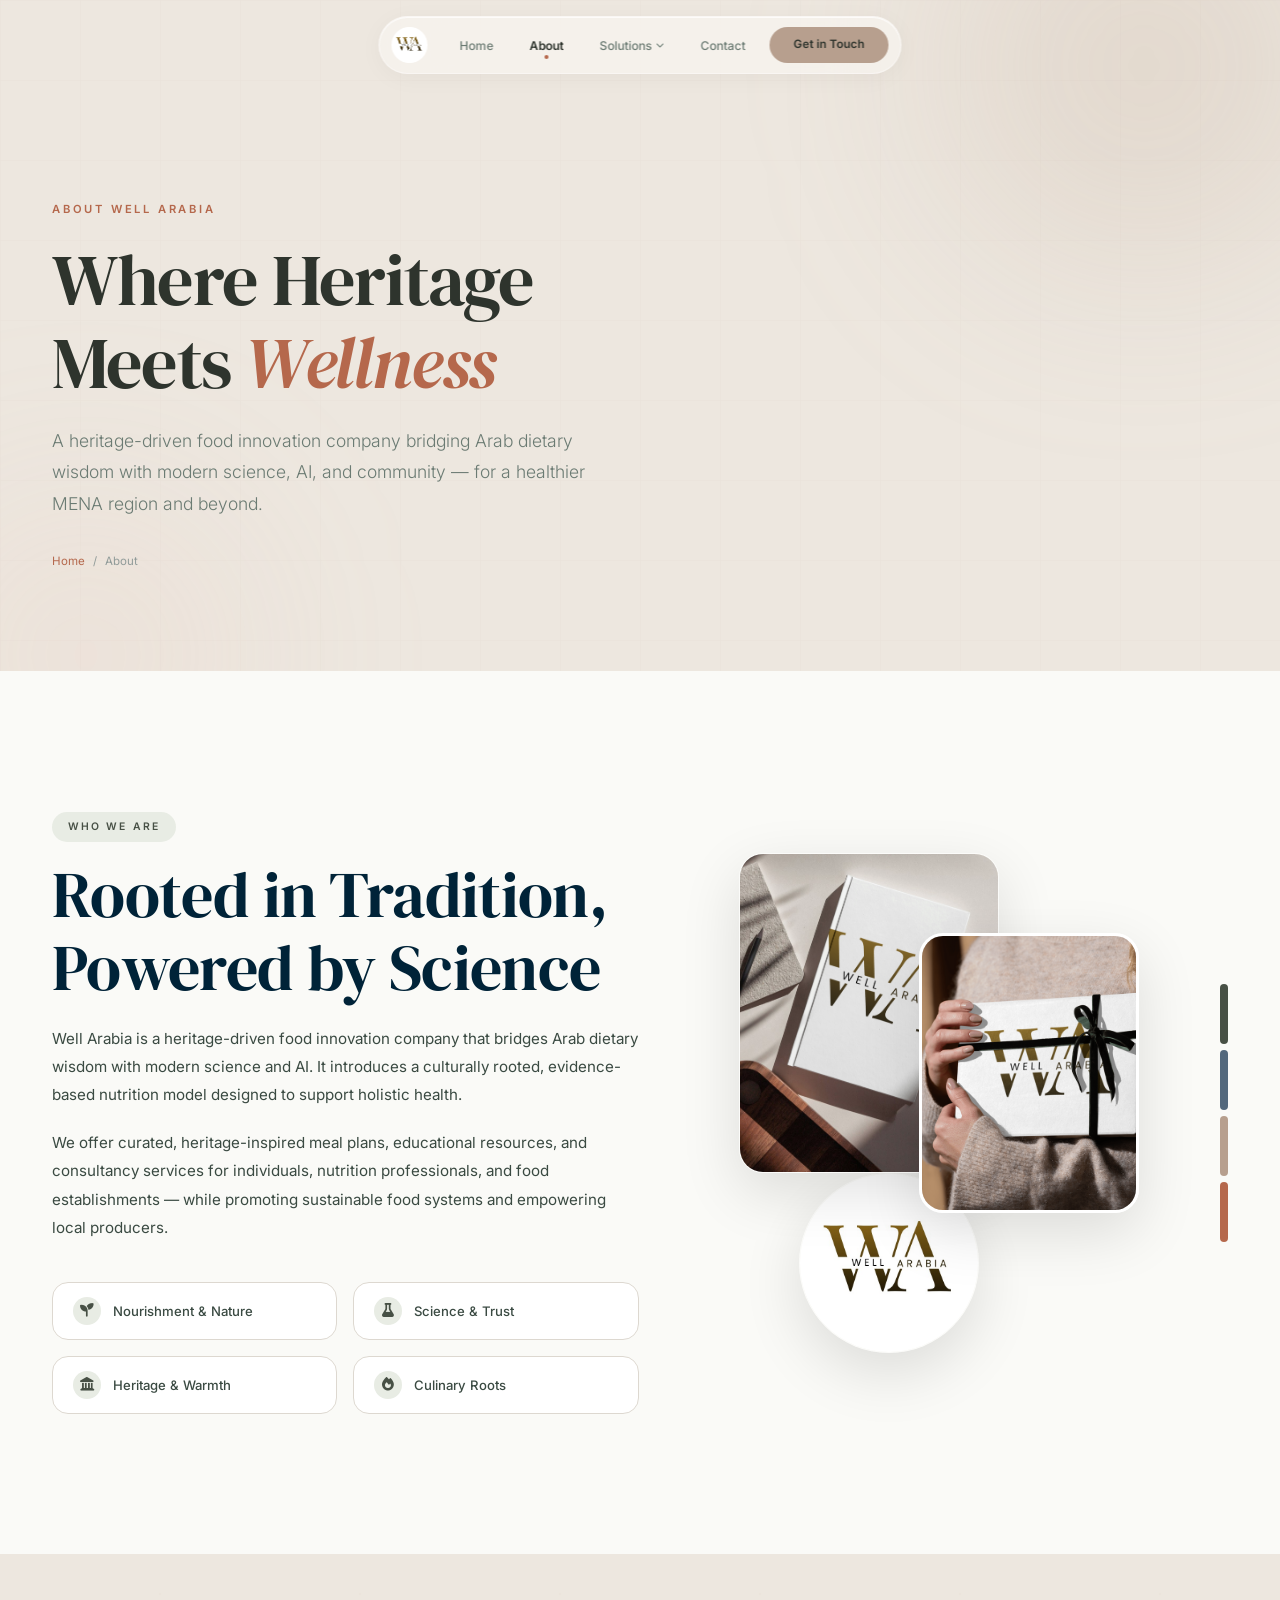
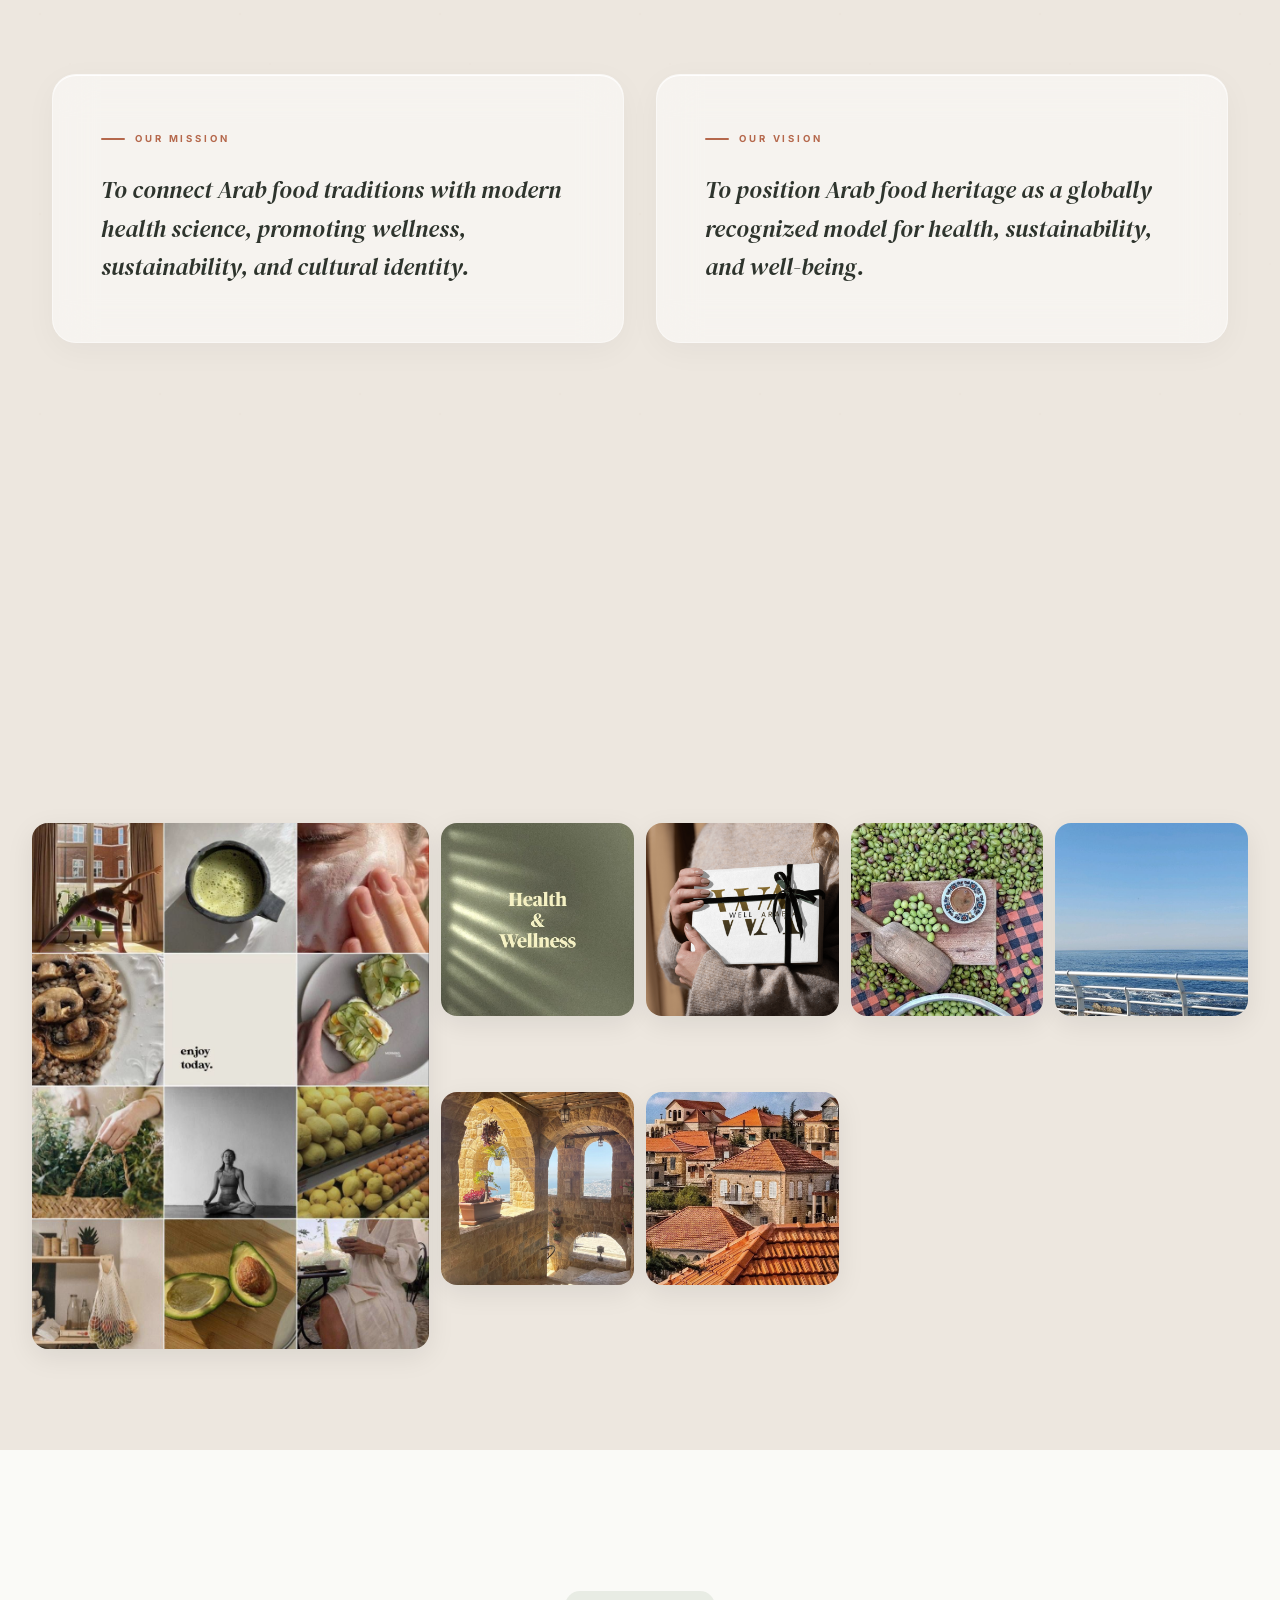
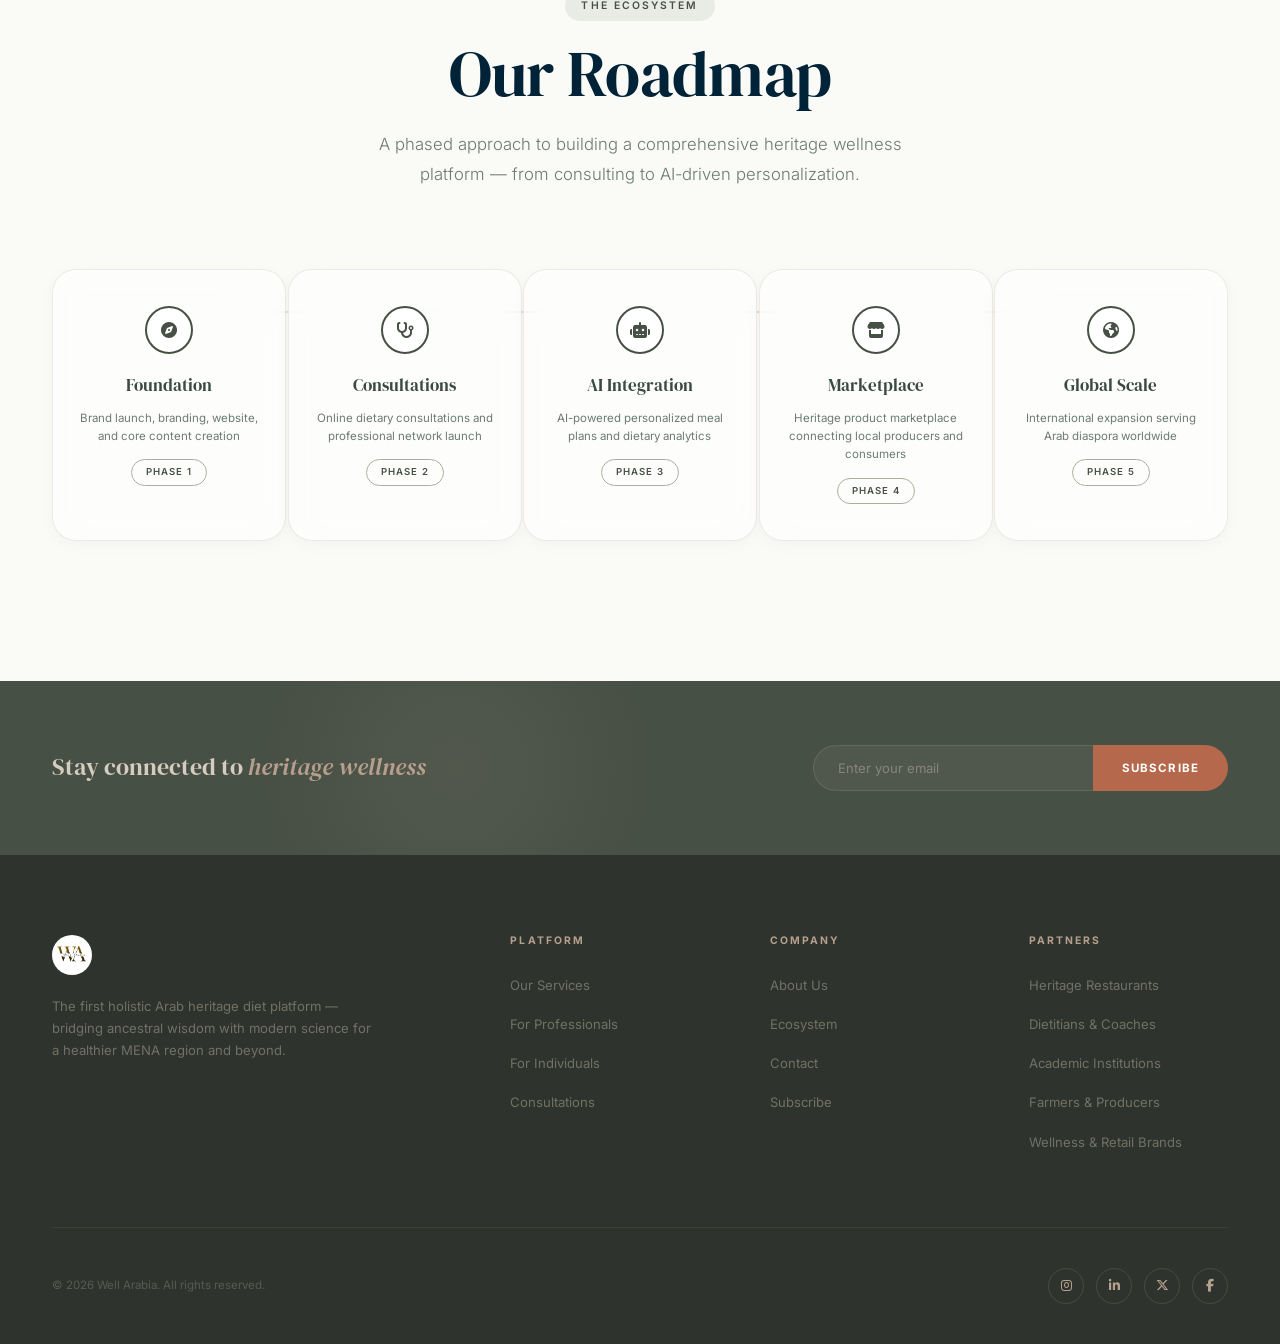
==== commit 58a89c1e: "feat: add mobile bottom navigation and improve mobile responsiveness - Add fixed bottom tab bar (Hom" ====
--- a/about.html
+++ b/about.html
@@ -298,6 +298,26 @@
         <i class="fas fa-arrow-up"></i>
     </button>
 
+    <!-- Bottom Mobile Nav -->
+    <nav class="bottom-nav" id="bottomNav">
+        <a href="index.html" class="bottom-nav__item">
+            <i class="fas fa-home"></i>
+            <span>Home</span>
+        </a>
+        <a href="about.html" class="bottom-nav__item bottom-nav__item--active">
+            <i class="fas fa-landmark"></i>
+            <span>About</span>
+        </a>
+        <a href="services.html" class="bottom-nav__item">
+            <i class="fas fa-th-large"></i>
+            <span>Solutions</span>
+        </a>
+        <a href="contact.html" class="bottom-nav__item">
+            <i class="fas fa-envelope"></i>
+            <span>Contact</span>
+        </a>
+    </nav>
+
     <script src="js/main.js"></script>
 </body>
 </html>
--- a/css/style.css
+++ b/css/style.css
@@ -2663,70 +2663,284 @@
 }
 
 @media (max-width: 768px) {
-    section { padding: 100px 0; }
-    .container { padding: 0 20px; }
+    section { padding: 80px 0; }
+    .container { padding: 0 16px; }
 
     .nav__links { display: none; }
     .nav__cta { display: none; }
     .nav__hamburger { display: flex; }
     .nav { padding: 8px 16px; }
 
-    .page-hero { padding: 160px 0 80px; }
-
-    .bento__grid { grid-template-columns: 1fr; }
+    .page-hero { padding: 120px 0 60px; }
+    .page-hero__title { font-size: clamp(2rem, 8vw, 2.8rem); }
+    .page-hero__desc { font-size: 0.95rem; }
+
+    /* Hero section mobile */
+    .hero { min-height: calc(100vh - 70px); }
+    .hero__text { padding: 100px 0 80px; }
+    .hero__title { font-size: clamp(2.4rem, 9vw, 3.2rem); }
+    .hero__desc { font-size: 0.95rem; margin: 20px 0 32px; }
+    .hero__logo-badge { width: 50px; height: 50px; margin-bottom: 28px; }
+    .hero__tagline { font-size: 0.6rem; }
+    .hero__actions { flex-direction: column; align-items: center; gap: 12px; }
+    .hero__actions .btn { width: 100%; max-width: 300px; justify-content: center; padding: 16px 32px; font-size: 0.85rem; }
+    .hero__scroll { bottom: 80px; }
+
+    /* Bento grid mobile */
+    .bento { padding: 80px 0; }
+    .bento__header { margin-bottom: 40px; }
+    .bento__grid { grid-template-columns: 1fr; gap: 16px; }
     .bento__card--wide,
     .bento__card--narrow,
     .bento__card--half,
     .bento__card--third,
     .bento__card--full { grid-column: span 1; }
-
-    .about__grid { grid-template-columns: 1fr; gap: 48px; }
-    .about__image-stack { height: 380px; }
-    .about__img--2 { left: 120px; }
+    .bento__card { padding: 32px 24px; }
+    .bento__card-number { font-size: 5rem; }
+    .bento__card-title { font-size: 1.2rem; }
+    .bento__card-desc { font-size: 0.82rem; }
+    .bento__card--image { min-height: 220px; }
+
+    /* Stats mobile */
+    .stats__inner { grid-template-columns: 1fr; }
+    .stats__item { padding: 32px 20px; }
+    .stats__item:not(:last-child)::after { display: none; }
+    .stats__item { border-bottom: 1px solid var(--border); }
+    .stats__num { font-size: 3.2rem; }
+    .stats__label { font-size: 0.78rem; }
+
+    /* About section mobile */
+    .about__grid { grid-template-columns: 1fr; gap: 36px; }
+    .about__image-stack { height: 320px; }
+    .about__img--1 { width: 200px; height: 260px; }
+    .about__img--2 { left: 120px; width: 180px; height: 230px; }
+    .about__img--3 { width: 140px; height: 140px; }
     .about__values { grid-template-columns: 1fr; }
 
-    .mission__grid { grid-template-columns: 1fr; }
-
+    /* Mission mobile */
+    .mission { padding: 80px 0; }
+    .mission__grid { grid-template-columns: 1fr; gap: 16px; }
+    .mission__card { padding: 36px 24px; }
+    .mission__card-text { font-size: 1.25rem; }
+
+    /* Services mobile */
     .services__pillars { grid-template-columns: 1fr; }
     .pillars-grid { grid-template-columns: 1fr; }
-    .difference { grid-template-columns: 1fr; gap: 48px; }
-    .gallery-row { grid-template-columns: 1fr 1fr; }
-
-    .professionals__grid { grid-template-columns: 1fr; gap: 48px; }
+    .difference { grid-template-columns: 1fr; gap: 36px; }
+    .gallery-row { grid-template-columns: 1fr 1fr; gap: 8px; }
+
+    /* Professionals mobile */
+    .professionals__grid { grid-template-columns: 1fr; gap: 36px; }
     .tiers { grid-template-columns: 1fr; }
-    .webinar-strip { flex-direction: column; text-align: center; }
-
-    .individuals__grid { grid-template-columns: 1fr; gap: 48px; }
-
-    .eco-timeline { grid-template-columns: 1fr 1fr; }
-
-    .heritage-gallery__grid { grid-template-columns: repeat(2, 1fr); }
+    .webinar-strip { flex-direction: column; text-align: center; padding: 28px 20px; }
+
+    /* Individuals mobile */
+    .individuals__grid { grid-template-columns: 1fr; gap: 36px; }
+
+    /* Ecosystem mobile */
+    .eco-timeline { grid-template-columns: 1fr 1fr; gap: 12px; }
+    .eco-timeline::before { display: none; }
+    .eco-card { padding: 24px 16px; }
+
+    /* Heritage gallery mobile */
+    .heritage-gallery { padding: 60px 0; }
+    .heritage-gallery__grid { grid-template-columns: repeat(2, 1fr); gap: 8px; }
     .heritage-gallery__item:nth-child(1) { grid-column: span 2; }
 
-    .contact__grid { grid-template-columns: 1fr; gap: 48px; }
-
-    .newsletter__inner { flex-direction: column; text-align: center; }
+    /* Contact mobile */
+    .contact { padding: 80px 0; }
+    .contact__grid { grid-template-columns: 1fr; gap: 36px; }
+    .contact__info h3 { font-size: 1.8rem; }
+    .field input, .field textarea, .field select { padding: 14px 16px; font-size: 0.9rem; }
+
+    /* Newsletter mobile */
+    .newsletter { padding: 48px 0; }
+    .newsletter__inner { flex-direction: column; text-align: center; gap: 24px; }
+    .newsletter__text { font-size: 1.25rem; }
+    .newsletter__form { flex-direction: column; width: 100%; }
     .newsletter__input { width: 100%; border-radius: var(--radius-xl); border-right: 1px solid rgba(183,159,142,0.2); }
-    .newsletter__form { flex-direction: column; width: 100%; }
-    .newsletter__submit { border-radius: var(--radius-xl); }
-
-    .footer__top { grid-template-columns: 1fr; gap: 32px; }
-    .partner__types { gap: 20px; }
-
-    .stats__inner { grid-template-columns: 1fr; }
-    .stats__item:not(:last-child)::after { display: none; }
-    .stats__item { border-bottom: 1px solid var(--border); }
-
-    .to-top { bottom: 20px; right: 20px; width: 42px; height: 42px; }
-
+    .newsletter__submit { border-radius: var(--radius-xl); padding: 16px; }
+
+    /* Partner mobile */
+    .partner { padding: 80px 0; }
+    .partner .section-title { font-size: clamp(1.8rem, 7vw, 2.4rem); }
+    .partner .section-desc { margin-bottom: 36px !important; font-size: 0.92rem; }
+    .partner__types { gap: 16px; margin-bottom: 32px; }
+    .ptype__icon { width: 44px; height: 44px; font-size: 0.9rem; }
+    .ptype__label { font-size: 0.6rem; }
+
+    /* Footer mobile */
+    .footer { padding: 60px 0 120px; }
+    .footer__top { grid-template-columns: 1fr; gap: 28px; }
+    .footer__brand-desc { max-width: 100%; }
+    .footer__bottom { justify-content: center; text-align: center; }
+
+    /* Back to top adjust for bottom nav */
+    .to-top { bottom: 80px; right: 16px; width: 42px; height: 42px; }
+
+    /* Section titles mobile */
+    .section-title { font-size: clamp(1.8rem, 6vw, 2.8rem); margin-bottom: 14px; }
+    .section-desc { font-size: 0.92rem; }
+    .sub-heading { font-size: 1.4rem; margin-bottom: 20px; }
+
+    /* Tags mobile */
+    .tag, .tag--dark, .tag--sand { font-size: 0.6rem; padding: 5px 12px; }
+
+    /* Buttons touch-friendly */
+    .btn { padding: 16px 32px; font-size: 0.82rem; min-height: 48px; }
+
+    /* Service page grids */
     .srv-pillars { grid-template-columns: 1fr !important; }
     .pillars7__grid { grid-template-columns: 1fr !important; }
     .pro-bento { grid-template-columns: 1fr !important; }
     .tier-grid { grid-template-columns: 1fr !important; }
     .ind-gains-grid { grid-template-columns: 1fr !important; }
+    .ind-gains.stagger-children { grid-template-columns: 1fr; }
+    .steps__grid { grid-template-columns: 1fr 1fr !important; gap: 16px; }
+    .difference__grid { grid-template-columns: 1fr !important; }
+    .consult-teaser__inner { grid-template-columns: 1fr !important; text-align: center; gap: 32px; }
+
+    /* Cursor glow - hide on mobile */
+    .cursor-glow { display: none; }
+}
+
+/* ═══════════════════════════════════════════
+   BOTTOM MOBILE NAVIGATION
+═══════════════════════════════════════════ */
+.bottom-nav {
+    display: none;
+    position: fixed;
+    bottom: 0;
+    left: 0;
+    right: 0;
+    z-index: 1000;
+    background: rgba(248, 245, 241, 0.92);
+    backdrop-filter: blur(24px) saturate(1.3);
+    -webkit-backdrop-filter: blur(24px) saturate(1.3);
+    border-top: 1px solid rgba(183, 159, 142, 0.15);
+    box-shadow: 0 -4px 24px rgba(0, 0, 0, 0.06);
+    padding: 6px 0 calc(6px + env(safe-area-inset-bottom));
+    align-items: stretch;
+    justify-content: space-around;
+    transition: transform 0.35s var(--ease-out);
+}
+
+.bottom-nav__item {
+    display: flex;
+    flex-direction: column;
+    align-items: center;
+    justify-content: center;
+    gap: 3px;
+    flex: 1;
+    padding: 8px 4px;
+    color: var(--text-light);
+    font-family: var(--font-body);
+    text-decoration: none;
+    transition: all 0.25s var(--ease-out);
+    position: relative;
+    -webkit-tap-highlight-color: transparent;
+    min-height: 48px;
+}
+
+.bottom-nav__item i {
+    font-size: 1.15rem;
+    transition: all 0.25s var(--ease-out);
+}
+
+.bottom-nav__item span {
+    font-size: 0.6rem;
+    font-weight: 500;
+    letter-spacing: 0.02em;
+    transition: all 0.25s var(--ease-out);
+}
+
+.bottom-nav__item--active {
+    color: var(--terra);
+}
+
+.bottom-nav__item--active i {
+    transform: translateY(-2px);
+}
+
+.bottom-nav__item--active::before {
+    content: '';
+    position: absolute;
+    top: 0;
+    left: 50%;
+    transform: translateX(-50%);
+    width: 32px;
+    height: 3px;
+    background: var(--terra);
+    border-radius: 0 0 3px 3px;
+}
+
+.bottom-nav__item:active {
+    transform: scale(0.92);
+}
+
+.bottom-nav.hidden {
+    transform: translateY(100%);
+}
+
+@media (max-width: 768px) {
+    .bottom-nav { display: flex; }
+    .nav__hamburger { display: none; }
+}
+
+/* ═══════════════════════════════════════════
+   EXTRA SMALL SCREENS (≤ 480px)
+═══════════════════════════════════════════ */
+@media (max-width: 480px) {
+    .container { padding: 0 12px; }
+    section { padding: 60px 0; }
+
+    .hero__title { font-size: clamp(2rem, 10vw, 2.6rem); }
+    .hero__text { padding: 90px 0 60px; text-align: center; }
+    .hero__desc { font-size: 0.88rem; text-align: center; margin: 16px auto 28px; }
+    .hero__tagline { text-align: center; font-size: 0.55rem; }
+    .hero__logo-badge { margin: 0 auto 24px; }
+
+    .section-title { font-size: clamp(1.5rem, 7vw, 2rem); }
+    .section-desc { font-size: 0.85rem; }
+
+    .bento__card { padding: 24px 18px; }
+    .bento__card-title { font-size: 1.1rem; }
+    .bento__card-number { font-size: 4rem; }
+
+    .stats__num { font-size: 2.6rem; }
+    .stats__item { padding: 24px 16px; }
+
+    .partner .section-title { font-size: clamp(1.5rem, 7vw, 2rem); }
+    .partner__types { gap: 10px; }
+    .ptype__icon { width: 38px; height: 38px; font-size: 0.8rem; }
+    .ptype__label { font-size: 0.55rem; }
+
+    .mission__card { padding: 28px 18px; }
+    .mission__card-text { font-size: 1.1rem; }
+
+    .eco-timeline { grid-template-columns: 1fr; }
+    .eco-card { padding: 20px 14px; }
+
     .steps__grid { grid-template-columns: 1fr !important; }
-    .difference__grid { grid-template-columns: 1fr !important; }
-    .consult-teaser__inner { grid-template-columns: 1fr !important; text-align: center; }
+
+    .footer { padding: 48px 0 100px; }
+    .footer__heading { font-size: 0.6rem; }
+
+    .newsletter__text { font-size: 1.1rem; }
+    .newsletter__input { padding: 12px 16px; }
+
+    .page-hero { padding: 100px 0 50px; }
+    .page-hero__title { font-size: clamp(1.8rem, 8vw, 2.4rem); }
+
+    .contact__info h3 { font-size: 1.5rem; }
+
+    .difference__quote { padding: 32px 24px; }
+    .difference__quote p { font-size: 1.1rem; }
+
+    .gallery-row { gap: 6px; }
+
+    .webinar-strip { padding: 24px 16px; }
+    .webinar-strip__title { font-size: 1.1rem; }
 }
 
 /* ═══════════════════════════════════════════
@@ -3359,4 +3573,5 @@
 @media (max-width: 600px) {
     .pillars7__grid { grid-template-columns: 1fr; }
     .steps__grid { grid-template-columns: 1fr; }
-}
+    .footer { padding-bottom: 100px; }
+}
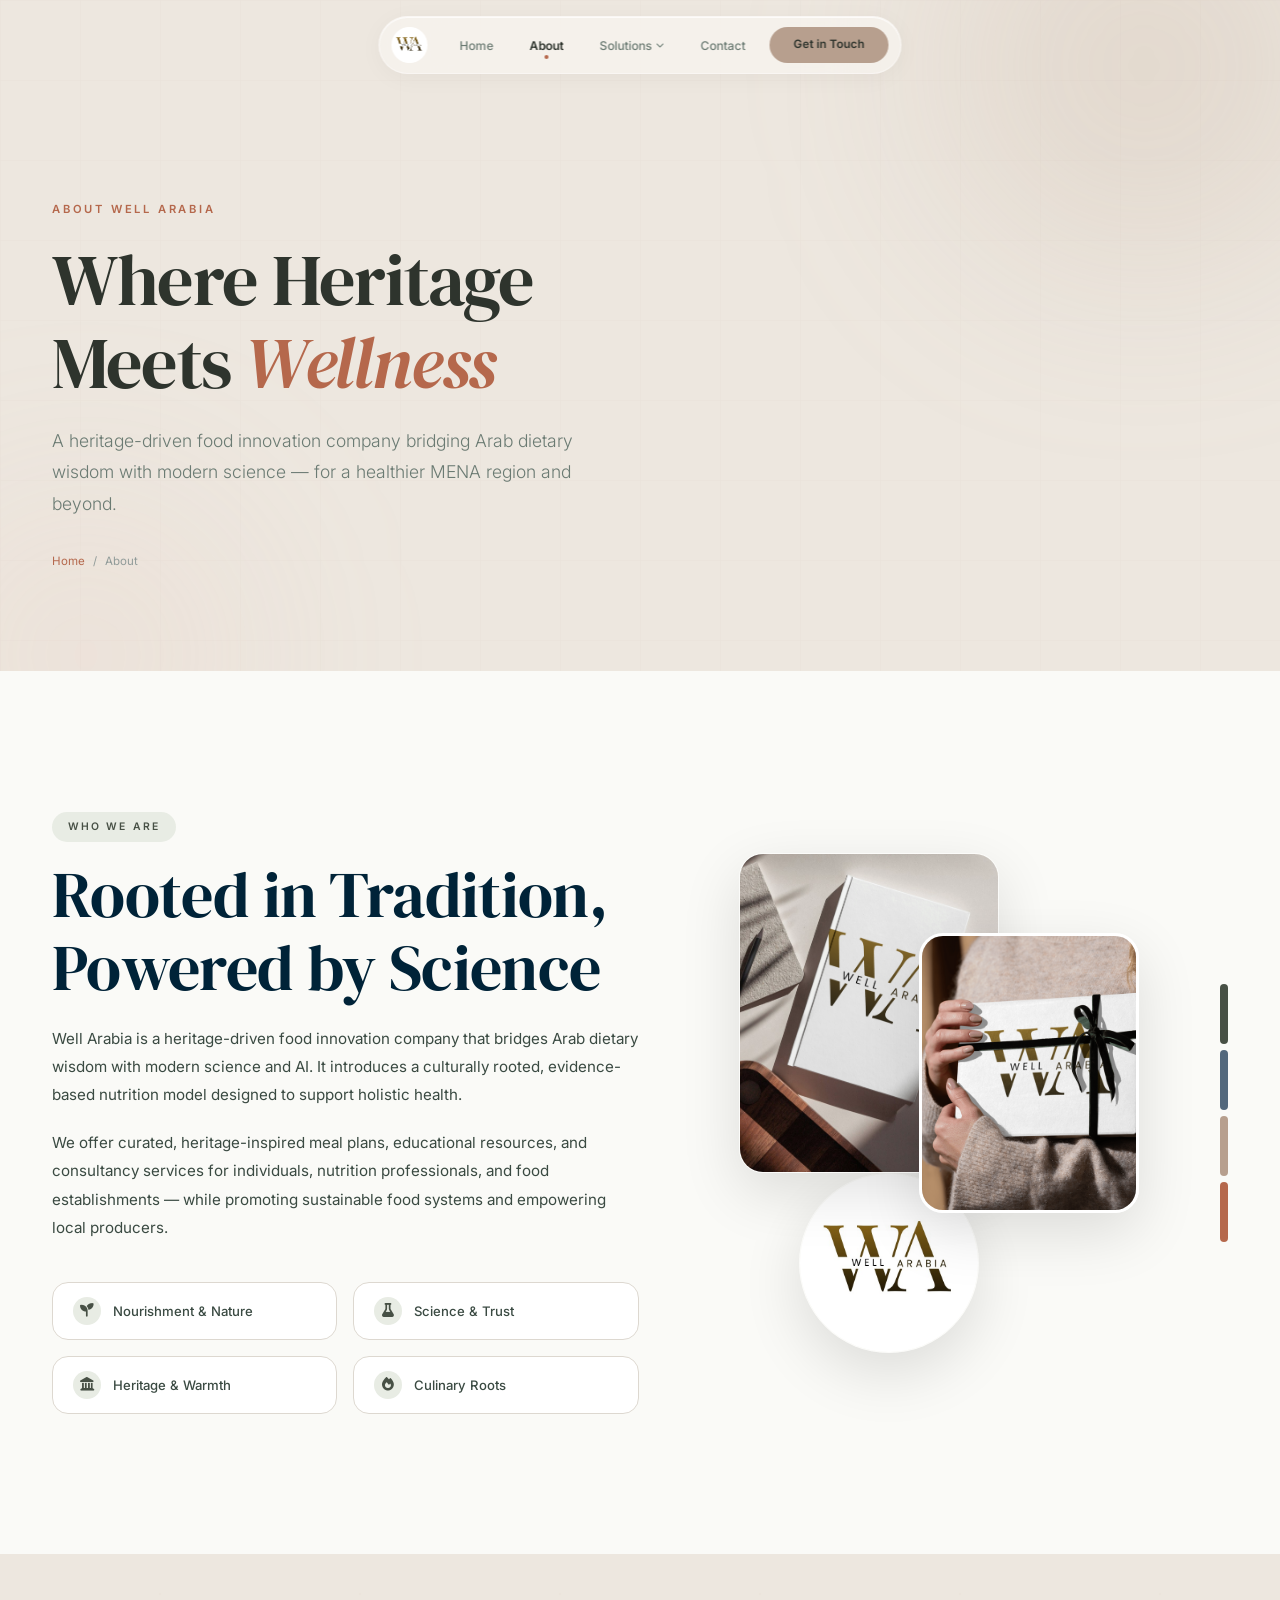
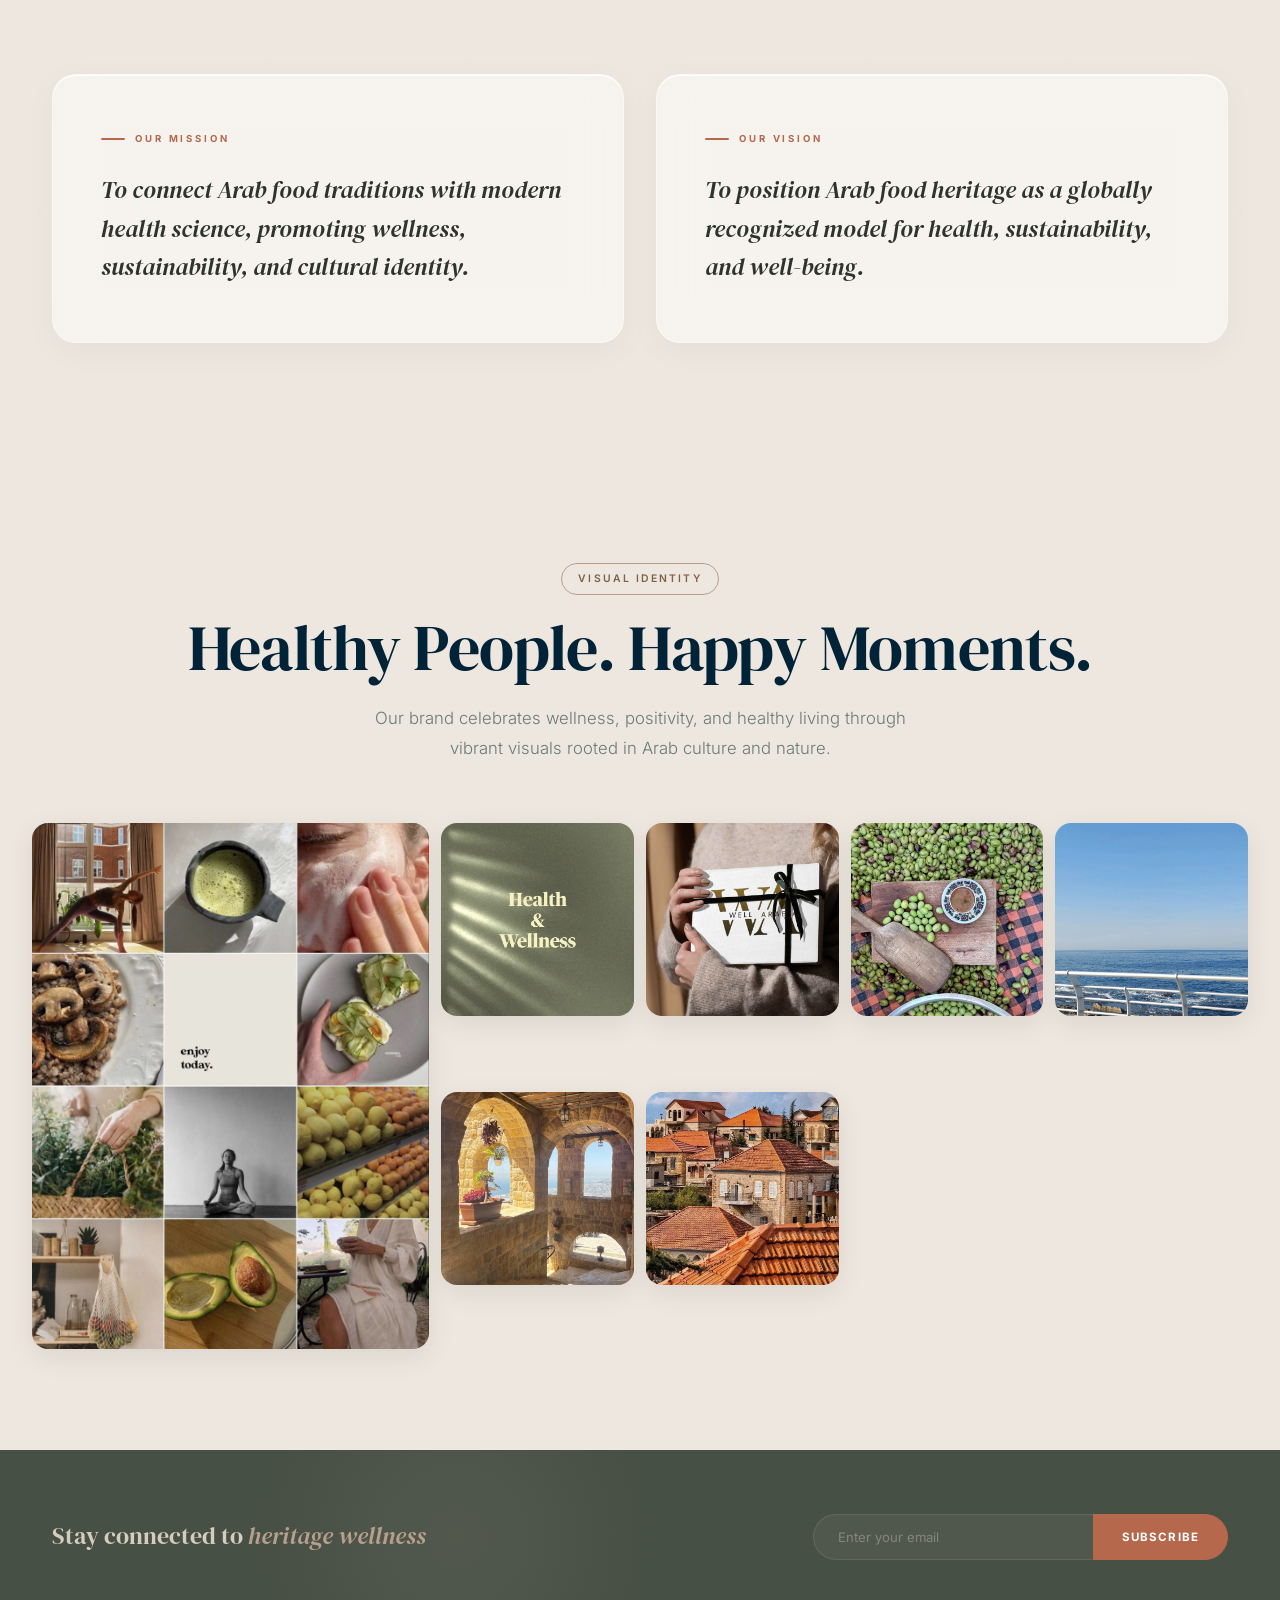
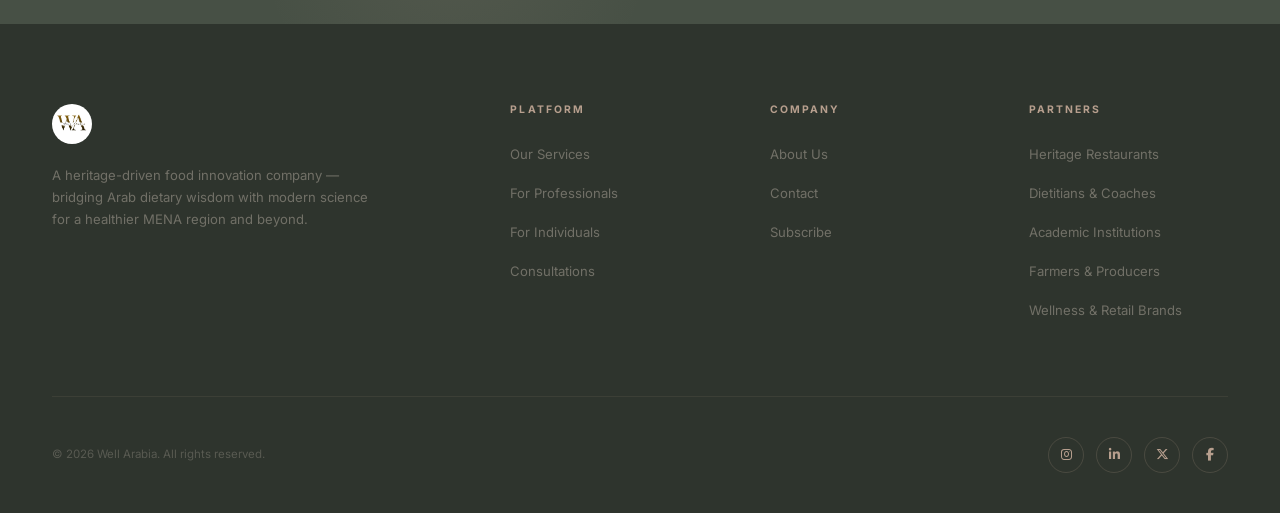
==== commit 2607630e: "content: major content revision across all pages - Updated hero paragraph with new Well Arabia descr" ====
--- a/about.html
+++ b/about.html
@@ -86,7 +86,7 @@
         <div class="container">
             <span class="page-hero__tag">About Well Arabia</span>
             <h1 class="page-hero__title">Where Heritage<br>Meets <span class="accent">Wellness</span></h1>
-            <p class="page-hero__desc">A heritage-driven food innovation company bridging Arab dietary wisdom with modern science, AI, and community — for a healthier MENA region and beyond.</p>
+            <p class="page-hero__desc">A heritage-driven food innovation company bridging Arab dietary wisdom with modern science — for a healthier MENA region and beyond.</p>
             <div class="page-hero__breadcrumb">
                 <a href="index.html">Home</a>
                 <span>/</span>
@@ -186,50 +186,6 @@
         </div>
     </div>
 
-    <!-- ═══════════ ECOSYSTEM / ROADMAP ═══════════ -->
-    <section class="ecosystem" id="ecosystem">
-        <div class="container">
-            <div class="ecosystem__header reveal">
-                <span class="tag">The Ecosystem</span>
-                <h2 class="section-title">Our Roadmap</h2>
-                <p class="section-desc" style="margin:0 auto">A phased approach to building a comprehensive heritage wellness platform — from consulting to AI-driven personalization.</p>
-            </div>
-
-            <div class="eco-timeline stagger-children">
-                <div class="eco-card reveal" style="--i:0">
-                    <div class="eco-card__icon"><i class="fas fa-compass"></i></div>
-                    <div class="eco-card__title">Foundation</div>
-                    <div class="eco-card__desc">Brand launch, branding, website, and core content creation</div>
-                    <span class="eco-card__phase">Phase 1</span>
-                </div>
-                <div class="eco-card reveal" style="--i:1">
-                    <div class="eco-card__icon"><i class="fas fa-stethoscope"></i></div>
-                    <div class="eco-card__title">Consultations</div>
-                    <div class="eco-card__desc">Online dietary consultations and professional network launch</div>
-                    <span class="eco-card__phase">Phase 2</span>
-                </div>
-                <div class="eco-card reveal" style="--i:2">
-                    <div class="eco-card__icon"><i class="fas fa-robot"></i></div>
-                    <div class="eco-card__title">AI Integration</div>
-                    <div class="eco-card__desc">AI-powered personalized meal plans and dietary analytics</div>
-                    <span class="eco-card__phase">Phase 3</span>
-                </div>
-                <div class="eco-card reveal" style="--i:3">
-                    <div class="eco-card__icon"><i class="fas fa-store"></i></div>
-                    <div class="eco-card__title">Marketplace</div>
-                    <div class="eco-card__desc">Heritage product marketplace connecting local producers and consumers</div>
-                    <span class="eco-card__phase">Phase 4</span>
-                </div>
-                <div class="eco-card reveal" style="--i:4">
-                    <div class="eco-card__icon"><i class="fas fa-earth-americas"></i></div>
-                    <div class="eco-card__title">Global Scale</div>
-                    <div class="eco-card__desc">International expansion serving Arab diaspora worldwide</div>
-                    <span class="eco-card__phase">Phase 5</span>
-                </div>
-            </div>
-        </div>
-    </section>
-
     <!-- ═══════════ NEWSLETTER ═══════════ -->
     <div class="newsletter" id="newsletter">
         <div class="newsletter__glow"></div>
@@ -250,7 +206,7 @@
             <div class="footer__top">
                 <div>
                     <img src="logo.jpeg" alt="Well Arabia" class="footer__logo">
-                    <p class="footer__brand-desc">The first holistic Arab heritage diet platform — bridging ancestral wisdom with modern science for a healthier MENA region and beyond.</p>
+                    <p class="footer__brand-desc">A heritage-driven food innovation company — bridging Arab dietary wisdom with modern science for a healthier MENA region and beyond.</p>
                 </div>
                 <div>
                     <h4 class="footer__heading">Platform</h4>
@@ -258,14 +214,13 @@
                         <li><a href="services.html">Our Services</a></li>
                         <li><a href="services.html#professionals">For Professionals</a></li>
                         <li><a href="services.html#individuals">For Individuals</a></li>
-                        <li><a href="services.html#consultations">Consultations</a></li>
+                        <li><a href="contact.html">Consultations</a></li>
                     </ul>
                 </div>
                 <div>
                     <h4 class="footer__heading">Company</h4>
                     <ul class="footer__links">
                         <li><a href="about.html">About Us</a></li>
-                        <li><a href="about.html#ecosystem">Ecosystem</a></li>
                         <li><a href="contact.html">Contact</a></li>
                         <li><a href="#newsletter">Subscribe</a></li>
                     </ul>
--- a/css/style.css
+++ b/css/style.css
@@ -274,6 +274,9 @@
     align-items: center;
     justify-content: center;
     transition: opacity 0.8s var(--ease-smooth), visibility 0.8s;
+}
+@media (max-width: 768px) {
+    .loader { display: none !important; }
 }
 .loader.done {
     opacity: 0;
@@ -2216,9 +2219,10 @@
     z-index: 1;
 }
 .partner .section-title { color: var(--sand-light); }
-.partner .section-desc {
+.partner .section-desc,
+.partner__desc {
     color: rgba(214,203,191,0.5);
-    margin: 0 auto 56px;
+    margin: 0 auto 36px;
 }
 .partner__types {
     display: flex;
@@ -2663,145 +2667,189 @@
 }
 
 @media (max-width: 768px) {
-    section { padding: 80px 0; }
+    section { padding: 60px 0; }
     .container { padding: 0 16px; }
 
-    .nav__links { display: none; }
-    .nav__cta { display: none; }
-    .nav__hamburger { display: flex; }
-    .nav { padding: 8px 16px; }
-
-    .page-hero { padding: 120px 0 60px; }
+    .nav { display: none; }
+
+    /* Hide forced line breaks in headings on mobile */
+    h1 br, h2 br, h3 br, h4 br { display: none; }
+
     .page-hero__title { font-size: clamp(2rem, 8vw, 2.8rem); }
     .page-hero__desc { font-size: 0.95rem; }
 
     /* Hero section mobile */
-    .hero { min-height: calc(100vh - 70px); }
-    .hero__text { padding: 100px 0 80px; }
+    .hero { min-height: 100svh; }
+    .hero__text { padding: 40px 0 80px; text-align: center; }
     .hero__title { font-size: clamp(2.4rem, 9vw, 3.2rem); }
-    .hero__desc { font-size: 0.95rem; margin: 20px 0 32px; }
-    .hero__logo-badge { width: 50px; height: 50px; margin-bottom: 28px; }
-    .hero__tagline { font-size: 0.6rem; }
+    .hero__desc { font-size: 0.95rem; margin: 16px auto 28px; max-width: 100%; }
+    .hero__logo-badge { width: 50px; height: 50px; margin: 0 auto 24px; }
+    .hero__tagline { font-size: 0.6rem; text-align: center; }
     .hero__actions { flex-direction: column; align-items: center; gap: 12px; }
     .hero__actions .btn { width: 100%; max-width: 300px; justify-content: center; padding: 16px 32px; font-size: 0.85rem; }
     .hero__scroll { bottom: 80px; }
 
+    /* Page hero (inner pages) */
+    .page-hero { padding: 48px 0 40px; }
+    .page-hero__tag { margin-bottom: 12px; }
+    .page-hero__title { margin-bottom: 12px; }
+    .page-hero__desc { font-size: 0.92rem; line-height: 1.7; }
+    .page-hero__breadcrumb { margin-top: 20px; }
+
     /* Bento grid mobile */
-    .bento { padding: 80px 0; }
-    .bento__header { margin-bottom: 40px; }
-    .bento__grid { grid-template-columns: 1fr; gap: 16px; }
+    .bento { padding: 48px 0; }
+    .bento__header { margin-bottom: 28px; }
+    .bento__grid { grid-template-columns: 1fr; gap: 14px; }
     .bento__card--wide,
     .bento__card--narrow,
     .bento__card--half,
     .bento__card--third,
     .bento__card--full { grid-column: span 1; }
-    .bento__card { padding: 32px 24px; }
+    .bento__card { padding: 28px 20px; }
     .bento__card-number { font-size: 5rem; }
-    .bento__card-title { font-size: 1.2rem; }
+    .bento__card-title { font-size: 1.15rem; margin-bottom: 6px; }
     .bento__card-desc { font-size: 0.82rem; }
-    .bento__card--image { min-height: 220px; }
+    .bento__card-icon { width: 48px; height: 48px; margin-bottom: 16px; }
+    .bento__card-link { margin-top: 12px; }
+    .bento__card--image { min-height: 200px; }
 
     /* Stats mobile */
     .stats__inner { grid-template-columns: 1fr; }
-    .stats__item { padding: 32px 20px; }
+    .stats__item { padding: 24px 16px; }
     .stats__item:not(:last-child)::after { display: none; }
     .stats__item { border-bottom: 1px solid var(--border); }
-    .stats__num { font-size: 3.2rem; }
+    .stats__num { font-size: 3rem; margin-bottom: 6px; }
     .stats__label { font-size: 0.78rem; }
 
     /* About section mobile */
-    .about__grid { grid-template-columns: 1fr; gap: 36px; }
-    .about__image-stack { height: 320px; }
+    .about { padding: 48px 0; }
+    .about__grid { grid-template-columns: 1fr; gap: 32px; }
+    .about__image-stack { height: 300px; }
     .about__img--1 { width: 200px; height: 260px; }
     .about__img--2 { left: 120px; width: 180px; height: 230px; }
     .about__img--3 { width: 140px; height: 140px; }
-    .about__values { grid-template-columns: 1fr; }
+    .about__values { grid-template-columns: 1fr; gap: 10px; margin-top: 24px; }
+    .about__content p { margin-bottom: 12px; }
 
     /* Mission mobile */
-    .mission { padding: 80px 0; }
-    .mission__grid { grid-template-columns: 1fr; gap: 16px; }
-    .mission__card { padding: 36px 24px; }
-    .mission__card-text { font-size: 1.25rem; }
+    .mission { padding: 48px 0; }
+    .mission__grid { grid-template-columns: 1fr; gap: 14px; }
+    .mission__card { padding: 28px 20px; }
+    .mission__card-tag { margin-bottom: 16px; }
+    .mission__card-text { font-size: 1.2rem; }
 
     /* Services mobile */
-    .services__pillars { grid-template-columns: 1fr; }
-    .pillars-grid { grid-template-columns: 1fr; }
-    .difference { grid-template-columns: 1fr; gap: 36px; }
-    .gallery-row { grid-template-columns: 1fr 1fr; gap: 8px; }
+    .services { padding: 48px 0; }
+    .services__header { margin-bottom: 40px; }
+    .services__pillars { grid-template-columns: 1fr; gap: 14px; margin-bottom: 48px; }
+    .pillar { padding: 32px 24px; }
+    .pillars-section { margin-bottom: 48px; }
+    .pillars-grid { grid-template-columns: 1fr; gap: 12px; }
+    .pillar-card { padding: 20px; gap: 14px; }
+    .difference { grid-template-columns: 1fr; gap: 32px; padding-top: 48px; }
+    .gallery-row { grid-template-columns: 1fr 1fr; gap: 8px; margin: 40px 0; }
 
     /* Professionals mobile */
-    .professionals__grid { grid-template-columns: 1fr; gap: 36px; }
-    .tiers { grid-template-columns: 1fr; }
-    .webinar-strip { flex-direction: column; text-align: center; padding: 28px 20px; }
+    .professionals { padding: 48px 0; }
+    .professionals__header { margin-bottom: 40px; }
+    .professionals__grid { grid-template-columns: 1fr; gap: 32px; }
+    .tiers { grid-template-columns: 1fr; gap: 12px; margin-top: 28px; }
+    .webinar-strip { flex-direction: column; text-align: center; padding: 24px 16px; margin-top: 32px; }
 
     /* Individuals mobile */
-    .individuals__grid { grid-template-columns: 1fr; gap: 36px; }
+    .individuals { padding: 48px 0; }
+    .individuals__header { margin-bottom: 40px; }
+    .individuals__grid { grid-template-columns: 1fr; gap: 32px; }
+    .ind-actions { margin-top: 28px; }
 
     /* Ecosystem mobile */
+    .ecosystem { padding: 48px 0; }
+    .ecosystem__header { margin-bottom: 40px; }
     .eco-timeline { grid-template-columns: 1fr 1fr; gap: 12px; }
     .eco-timeline::before { display: none; }
     .eco-card { padding: 24px 16px; }
 
     /* Heritage gallery mobile */
-    .heritage-gallery { padding: 60px 0; }
+    .heritage-gallery { padding: 48px 0; }
+    .heritage-gallery__header { margin-bottom: 32px; }
     .heritage-gallery__grid { grid-template-columns: repeat(2, 1fr); gap: 8px; }
     .heritage-gallery__item:nth-child(1) { grid-column: span 2; }
 
+    /* Consult teaser mobile */
+    .consult-teaser { padding: 48px 0; }
+
     /* Contact mobile */
-    .contact { padding: 80px 0; }
-    .contact__grid { grid-template-columns: 1fr; gap: 36px; }
-    .contact__info h3 { font-size: 1.8rem; }
+    .contact { padding: 48px 0; }
+    .contact__grid { grid-template-columns: 1fr; gap: 32px; }
+    .contact__info h3 { font-size: 1.6rem; margin-bottom: 10px; }
+    .contact__info p { margin-bottom: 20px; }
     .field input, .field textarea, .field select { padding: 14px 16px; font-size: 0.9rem; }
 
     /* Newsletter mobile */
-    .newsletter { padding: 48px 0; }
-    .newsletter__inner { flex-direction: column; text-align: center; gap: 24px; }
-    .newsletter__text { font-size: 1.25rem; }
+    .newsletter { padding: 36px 0; }
+    .newsletter__inner { flex-direction: column; text-align: center; gap: 20px; }
+    .newsletter__text { font-size: 1.2rem; }
     .newsletter__form { flex-direction: column; width: 100%; }
     .newsletter__input { width: 100%; border-radius: var(--radius-xl); border-right: 1px solid rgba(183,159,142,0.2); }
     .newsletter__submit { border-radius: var(--radius-xl); padding: 16px; }
 
     /* Partner mobile */
-    .partner { padding: 80px 0; }
-    .partner .section-title { font-size: clamp(1.8rem, 7vw, 2.4rem); }
-    .partner .section-desc { margin-bottom: 36px !important; font-size: 0.92rem; }
-    .partner__types { gap: 16px; margin-bottom: 32px; }
+    .partner { padding: 48px 0; }
+    .partner .section-title { font-size: clamp(1.8rem, 7vw, 2.4rem); margin-bottom: 12px; }
+    .partner .section-desc { margin-bottom: 28px !important; font-size: 0.92rem; }
+    .partner__types { gap: 14px; margin-bottom: 28px; }
     .ptype__icon { width: 44px; height: 44px; font-size: 0.9rem; }
     .ptype__label { font-size: 0.6rem; }
 
     /* Footer mobile */
-    .footer { padding: 60px 0 120px; }
-    .footer__top { grid-template-columns: 1fr; gap: 28px; }
-    .footer__brand-desc { max-width: 100%; }
-    .footer__bottom { justify-content: center; text-align: center; }
+    .footer { padding: 48px 0 100px; }
+    .footer__top { grid-template-columns: 1fr; gap: 24px; padding-bottom: 32px; }
+    .footer__brand-desc { max-width: 100%; margin-top: 12px; }
+    .footer__heading { margin-bottom: 14px; }
+    .footer__links li { margin-bottom: 8px; }
+    .footer__bottom { justify-content: center; text-align: center; padding-top: 24px; }
 
     /* Back to top adjust for bottom nav */
     .to-top { bottom: 80px; right: 16px; width: 42px; height: 42px; }
 
-    /* Section titles mobile */
-    .section-title { font-size: clamp(1.8rem, 6vw, 2.8rem); margin-bottom: 14px; }
-    .section-desc { font-size: 0.92rem; }
-    .sub-heading { font-size: 1.4rem; margin-bottom: 20px; }
+    /* Section titles & descriptions mobile */
+    .section-title { font-size: clamp(1.8rem, 6vw, 2.8rem); margin-bottom: 10px; }
+    .section-desc { font-size: 0.92rem; line-height: 1.65; margin-bottom: 0; }
+    .sub-heading { font-size: 1.4rem; margin-bottom: 16px; }
 
     /* Tags mobile */
-    .tag, .tag--dark, .tag--sand { font-size: 0.6rem; padding: 5px 12px; }
+    .tag, .tag--dark, .tag--sand { font-size: 0.6rem; padding: 5px 12px; margin-bottom: 10px; }
 
     /* Buttons touch-friendly */
     .btn { padding: 16px 32px; font-size: 0.82rem; min-height: 48px; }
 
     /* Service page grids */
-    .srv-pillars { grid-template-columns: 1fr !important; }
-    .pillars7__grid { grid-template-columns: 1fr !important; }
-    .pro-bento { grid-template-columns: 1fr !important; }
-    .tier-grid { grid-template-columns: 1fr !important; }
+    .srv-pillars { grid-template-columns: 1fr !important; gap: 14px; }
+    .srv-pillar { padding: 32px 24px; }
+    .pillars7 { padding: 48px 0; }
+    .pillars7__header { margin-bottom: 32px; }
+    .pillars7__grid { grid-template-columns: 1fr !important; gap: 12px; }
+    .p7card { padding: 28px 20px; }
+    .pro-bento { grid-template-columns: 1fr !important; gap: 14px; margin-bottom: 32px; }
+    .pro-card { padding: 28px 20px; }
+    .tier-grid { grid-template-columns: 1fr !important; gap: 12px; margin-bottom: 32px; }
+    .tier-card { padding: 28px 20px; }
     .ind-gains-grid { grid-template-columns: 1fr !important; }
-    .ind-gains.stagger-children { grid-template-columns: 1fr; }
+    .ind-gains.stagger-children { grid-template-columns: 1fr; gap: 12px; margin-bottom: 32px; }
+    .ind-gain { padding: 28px 20px; }
+    .steps { padding: 28px 20px; }
+    .steps__title { margin-bottom: 24px; font-size: 1.3rem; }
     .steps__grid { grid-template-columns: 1fr 1fr !important; gap: 16px; }
-    .difference__grid { grid-template-columns: 1fr !important; }
-    .consult-teaser__inner { grid-template-columns: 1fr !important; text-align: center; gap: 32px; }
+    .difference__grid { grid-template-columns: 1fr !important; gap: 16px; }
+    .difference__header { margin-bottom: 32px; }
+    .diff-item { padding: 32px 24px; }
+    .consult-teaser__inner { grid-template-columns: 1fr !important; text-align: center; gap: 28px; }
 
     /* Cursor glow - hide on mobile */
     .cursor-glow { display: none; }
+
+    /* Scroll progress bar — thinner on mobile */
+    .scroll-bar { height: 2px; }
 }
 
 /* ═══════════════════════════════════════════
@@ -2892,55 +2940,79 @@
 ═══════════════════════════════════════════ */
 @media (max-width: 480px) {
     .container { padding: 0 12px; }
-    section { padding: 60px 0; }
+    section { padding: 48px 0; }
 
     .hero__title { font-size: clamp(2rem, 10vw, 2.6rem); }
-    .hero__text { padding: 90px 0 60px; text-align: center; }
-    .hero__desc { font-size: 0.88rem; text-align: center; margin: 16px auto 28px; }
+    .hero__text { padding: 32px 0 60px; text-align: center; }
+    .hero__desc { font-size: 0.85rem; text-align: center; margin: 12px auto 24px; }
     .hero__tagline { text-align: center; font-size: 0.55rem; }
-    .hero__logo-badge { margin: 0 auto 24px; }
-
-    .section-title { font-size: clamp(1.5rem, 7vw, 2rem); }
+    .hero__logo-badge { margin: 0 auto 20px; }
+
+    .section-title { font-size: clamp(1.5rem, 7vw, 2rem); margin-bottom: 8px; }
     .section-desc { font-size: 0.85rem; }
 
-    .bento__card { padding: 24px 18px; }
-    .bento__card-title { font-size: 1.1rem; }
+    .bento { padding: 36px 0; }
+    .bento__card { padding: 22px 16px; }
+    .bento__card-title { font-size: 1.05rem; }
     .bento__card-number { font-size: 4rem; }
 
-    .stats__num { font-size: 2.6rem; }
-    .stats__item { padding: 24px 16px; }
-
+    .stats__num { font-size: 2.4rem; }
+    .stats__item { padding: 20px 12px; }
+
+    .partner { padding: 36px 0; }
     .partner .section-title { font-size: clamp(1.5rem, 7vw, 2rem); }
-    .partner__types { gap: 10px; }
+    .partner .section-desc { margin-bottom: 20px !important; }
+    .partner__types { gap: 10px; margin-bottom: 20px; }
     .ptype__icon { width: 38px; height: 38px; font-size: 0.8rem; }
     .ptype__label { font-size: 0.55rem; }
 
-    .mission__card { padding: 28px 18px; }
-    .mission__card-text { font-size: 1.1rem; }
+    .mission { padding: 36px 0; }
+    .mission__card { padding: 24px 16px; }
+    .mission__card-text { font-size: 1.05rem; }
 
     .eco-timeline { grid-template-columns: 1fr; }
     .eco-card { padding: 20px 14px; }
 
     .steps__grid { grid-template-columns: 1fr !important; }
-
-    .footer { padding: 48px 0 100px; }
+    .steps { padding: 24px 16px; }
+
+    .footer { padding: 36px 0 100px; }
     .footer__heading { font-size: 0.6rem; }
 
-    .newsletter__text { font-size: 1.1rem; }
+    .newsletter { padding: 28px 0; }
+    .newsletter__text { font-size: 1.05rem; }
     .newsletter__input { padding: 12px 16px; }
 
-    .page-hero { padding: 100px 0 50px; }
-    .page-hero__title { font-size: clamp(1.8rem, 8vw, 2.4rem); }
-
-    .contact__info h3 { font-size: 1.5rem; }
-
-    .difference__quote { padding: 32px 24px; }
-    .difference__quote p { font-size: 1.1rem; }
-
-    .gallery-row { gap: 6px; }
-
-    .webinar-strip { padding: 24px 16px; }
-    .webinar-strip__title { font-size: 1.1rem; }
+    .page-hero { padding: 36px 0 32px; }
+    .page-hero__title { font-size: clamp(1.8rem, 8vw, 2.4rem); margin-bottom: 8px; }
+    .page-hero__desc { font-size: 0.88rem; }
+
+    .contact { padding: 36px 0; }
+    .contact__info h3 { font-size: 1.4rem; }
+    .contact__grid { gap: 24px; }
+
+    .about { padding: 36px 0; }
+    .about__image-stack { height: 260px; }
+
+    .services { padding: 36px 0; }
+    .services__header { margin-bottom: 28px; }
+
+    .professionals { padding: 36px 0; }
+    .individuals { padding: 36px 0; }
+
+    .heritage-gallery { padding: 36px 0; }
+
+    .difference__quote { padding: 28px 20px; }
+    .difference__quote p { font-size: 1.05rem; }
+
+    .gallery-row { gap: 6px; margin: 28px 0; }
+
+    .webinar-strip { padding: 20px 14px; }
+    .webinar-strip__title { font-size: 1.05rem; }
+
+    .pillars7 { padding: 36px 0; }
+    .consult-teaser { padding: 36px 0; }
+    .ecosystem { padding: 36px 0; }
 }
 
 /* ═══════════════════════════════════════════
